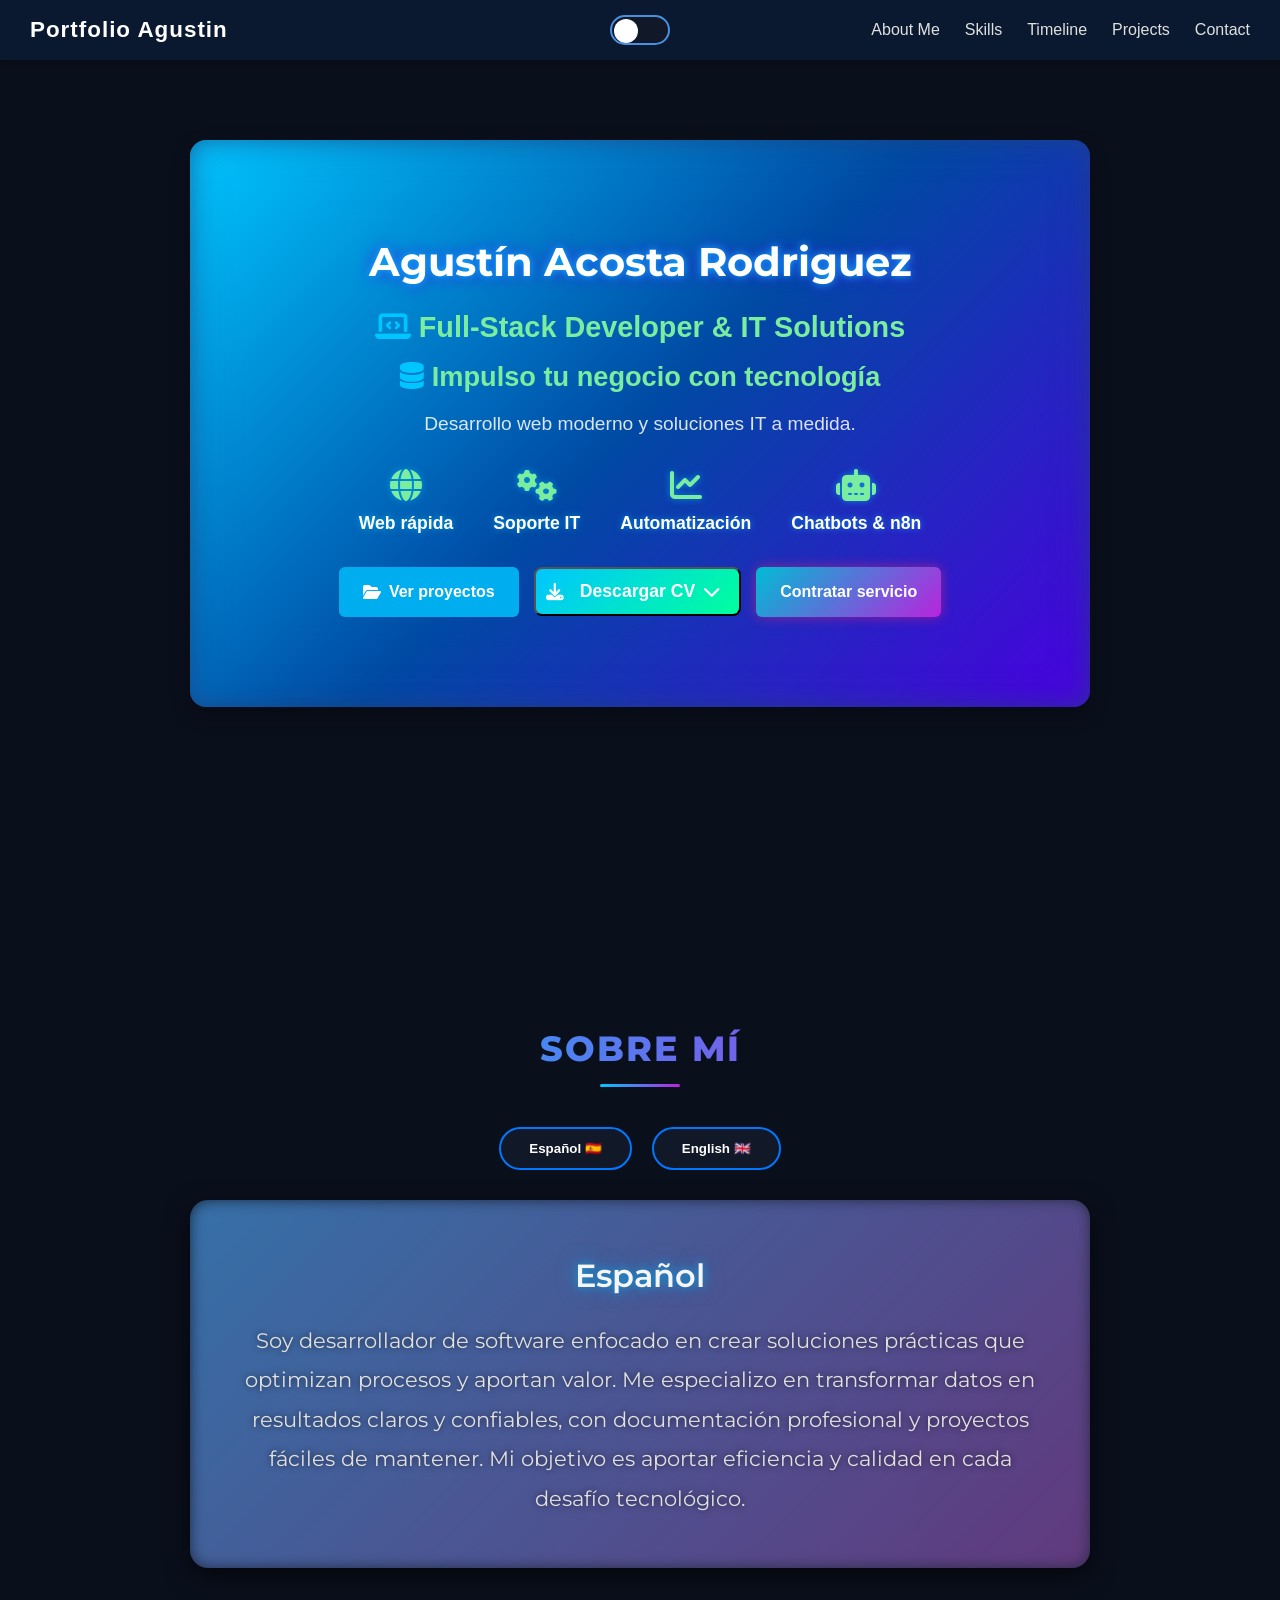
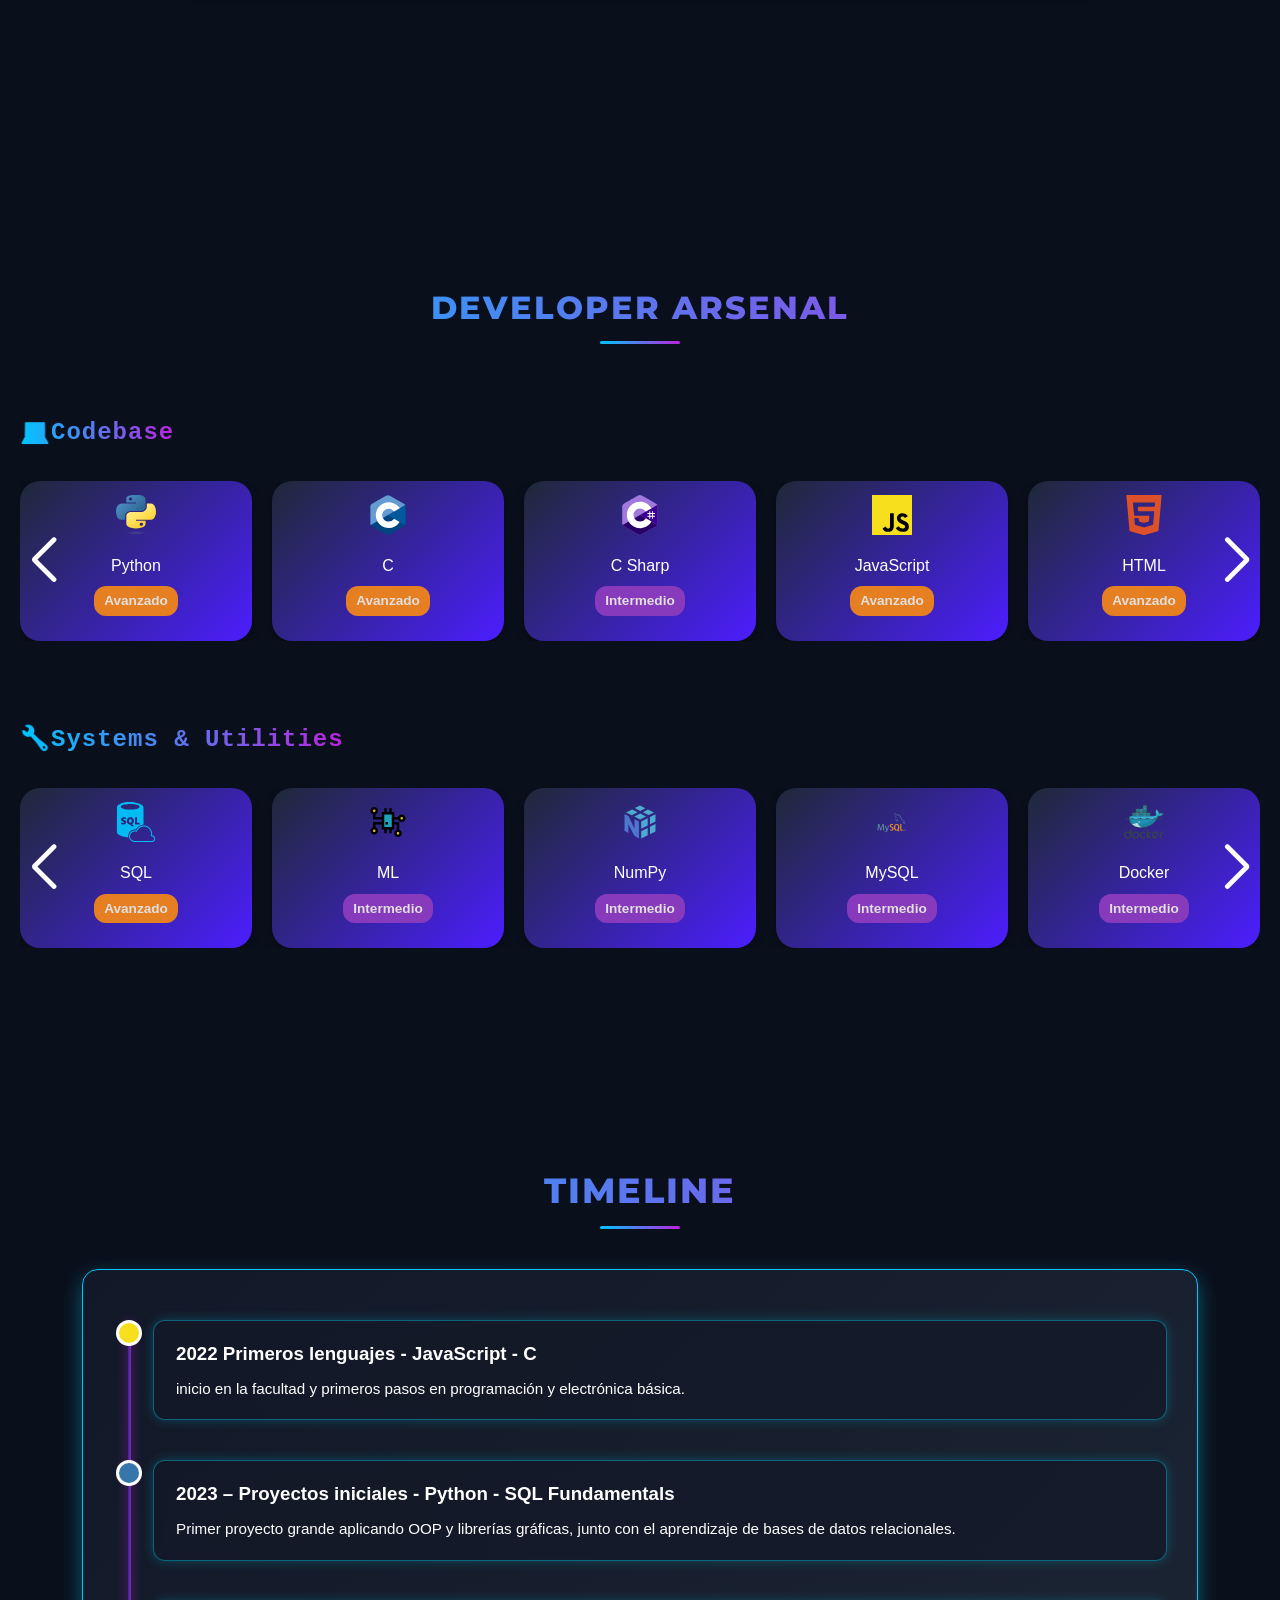
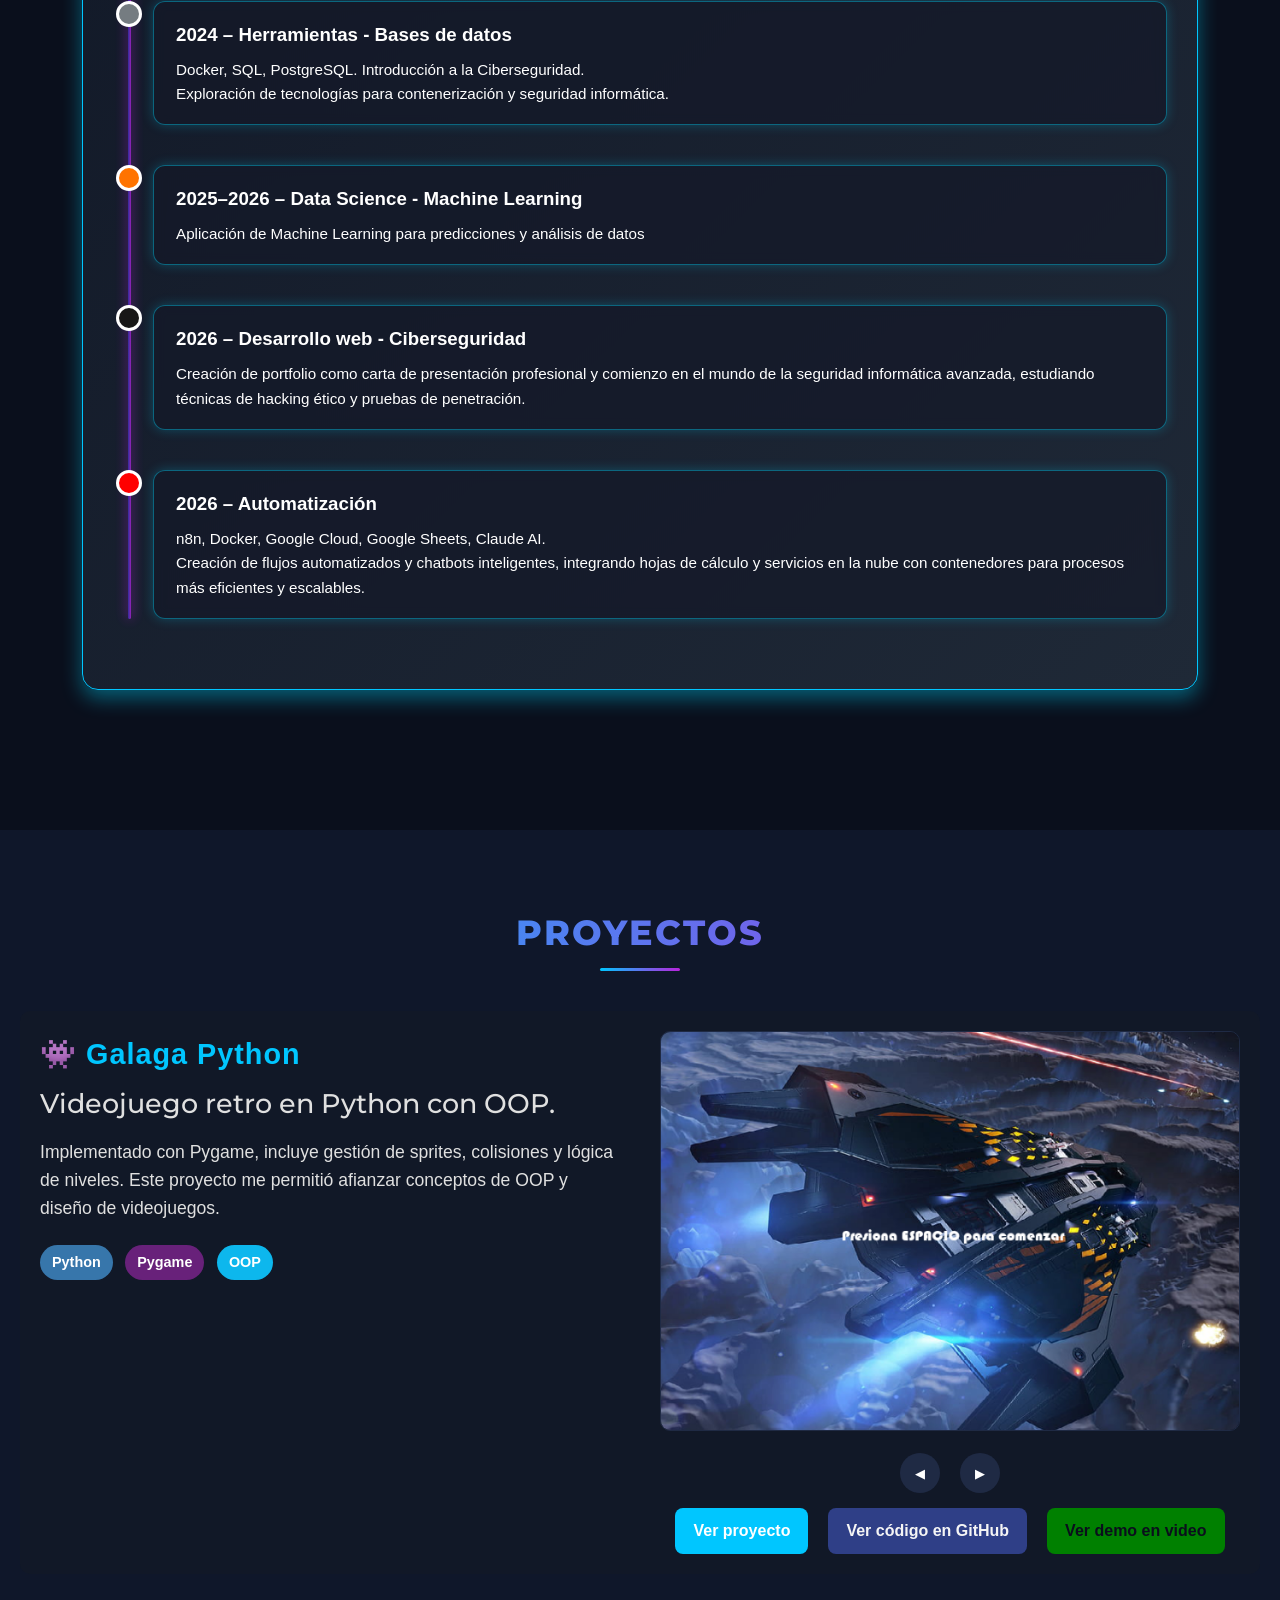
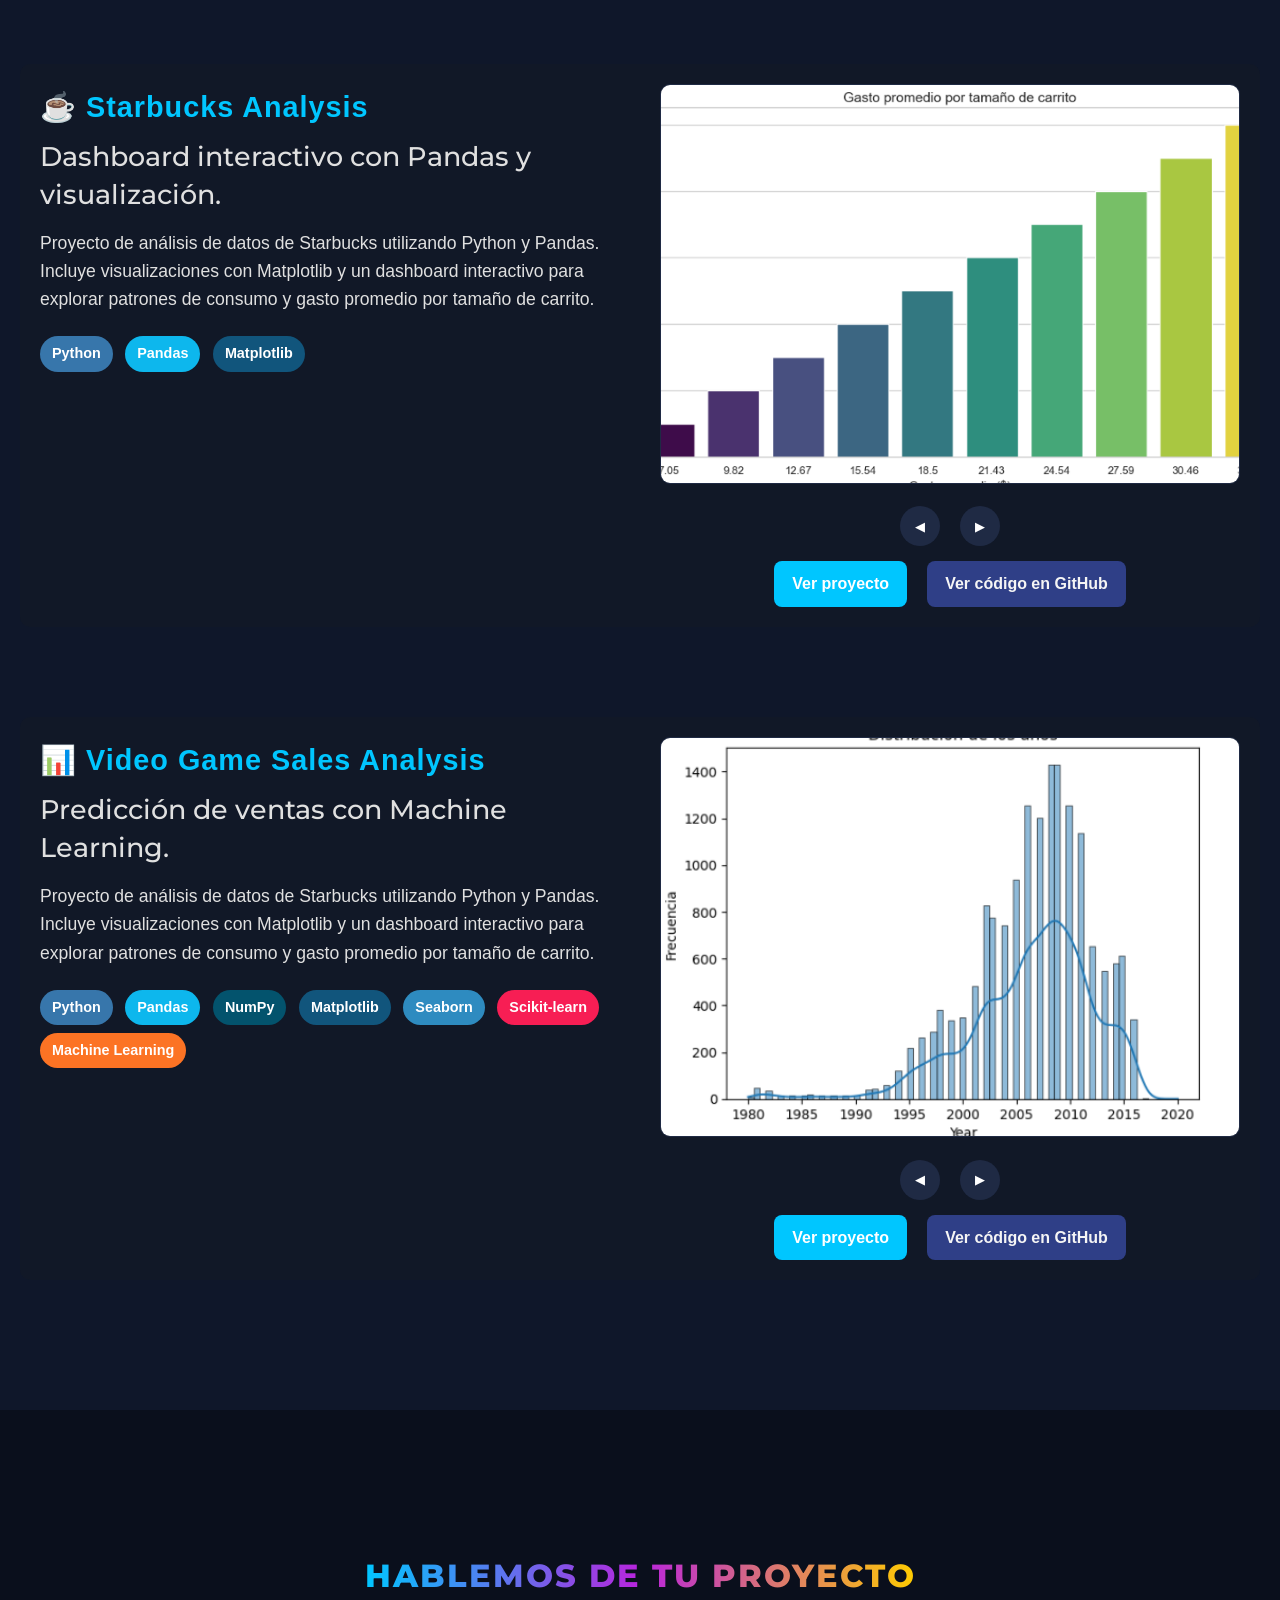
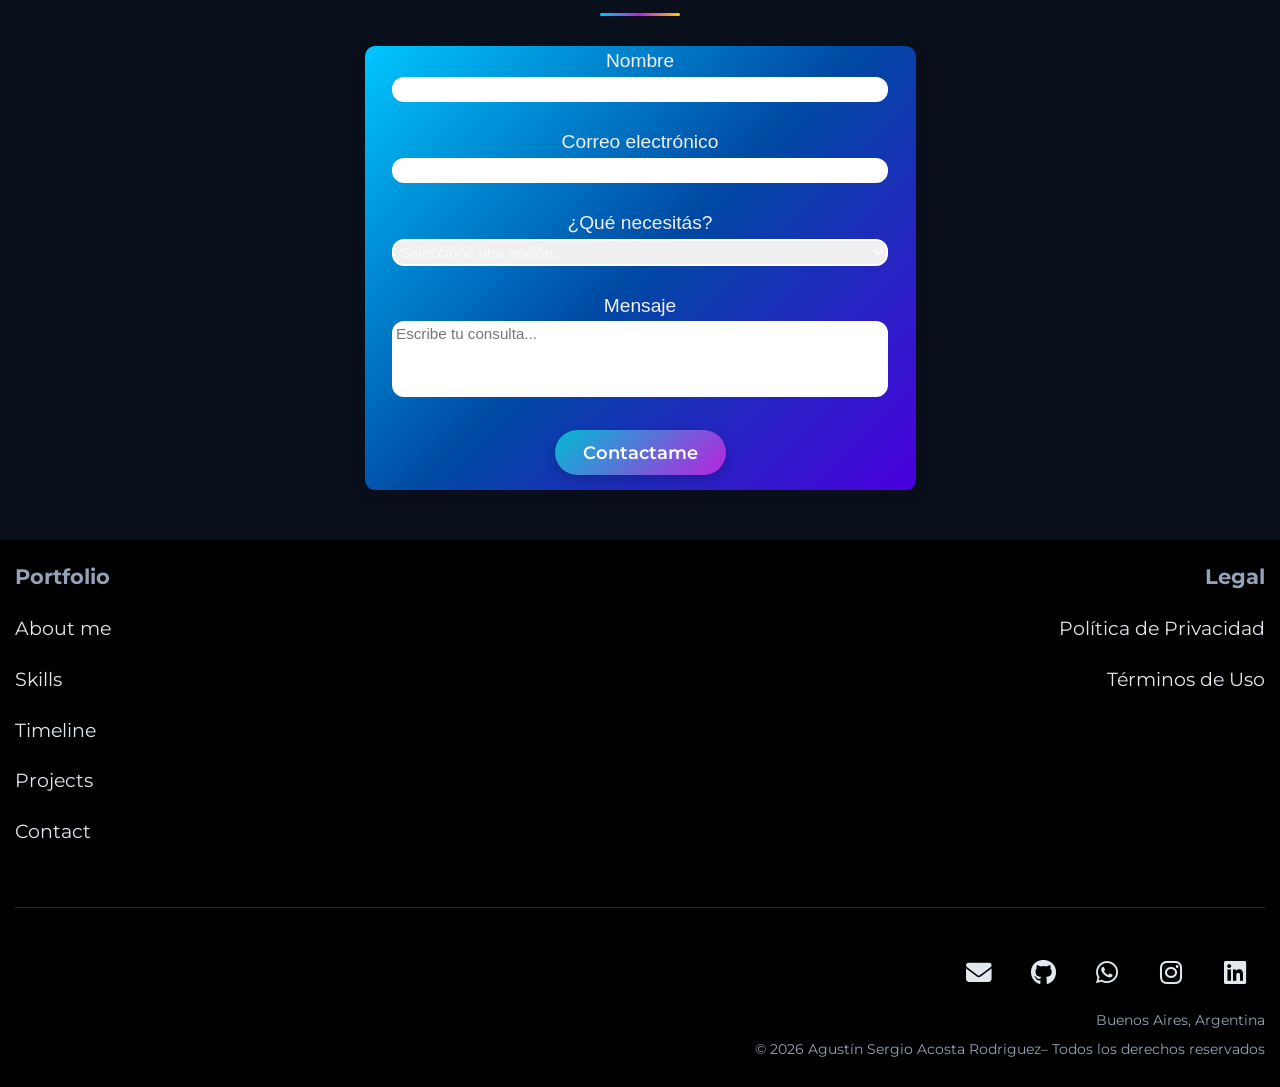
==== index.html @ 19d6804f "feat:toggle-switch update" ====
<!DOCTYPE html>
<html lang="es">

<head>
  <meta charset="UTF-8">
  <meta name="viewport" content="width=device-width, initial-scale=1.0">
  <title>Portfolio de Agustín Acosta</title>
  <meta name="description"
    content="Portfolio de Agustín Acosta - Data Analyst, Data Science y Web Development. Transformo datos en soluciones.">
  <link rel="icon" href="favicon.ico" type="image/x-icon">
  <!-- Open Graph (para compartir en redes) -->
  <meta property="og:title" content="Portfolio de Agustín Acosta">
  <meta property="og:description" content="Software Developer · Web Development · Automation · Data Science · Cybersecurity">
  <meta property="og:type" content="website">
  <meta property="og:image" content="images/preview.png">
  <meta property="og:url" content="https://my-portfolio-flame-zeta-81.vercel.app/">
  <!-- Google Fonts optimizado -->
  <link rel="preconnect" href="https://fonts.googleapis.com">
  <link rel="preconnect" href="https://fonts.gstatic.com" crossorigin>
  <link href="https://fonts.googleapis.com/css2?family=Montserrat:wght@400;700&display=swap" rel="stylesheet">
  <!-- CSS principal -->
  <link rel="stylesheet" href="css/style.css">
  <link rel="stylesheet" href="css/colors.css">
  <!-- Swiper CSS -->
  <link rel="stylesheet" href="https://cdn.jsdelivr.net/npm/swiper/swiper-bundle.min.css" />
  <link rel="stylesheet" href="https://cdnjs.cloudflare.com/ajax/libs/font-awesome/6.5.0/css/all.min.css">
  <!-- Color de tema para móviles -->
  <meta name="theme-color" content="#3498db">

</head>

<body>
  <nav class="top-nav">
    <div class="top-nav-inner">
      <a href="#top" class="brand">Portfolio Agustin</a>
      <div class="nav-links">
        <a href="#about">About Me</a>
        <a href="#skills">Skills</a>
        <a href="#timeline">Timeline</a>
        <a href="#projects">Projects</a>
        <a href="#contact">Contact</a>
      </div>
      <button id="theme-toggle" class="toggle-switch">
        <span class="toggle-circle"></span>
      </button>
      <span class="menu-toggle">&#9776;</span>
    </div>
  </nav>

  <!-- HEADER / HERO -->
  <header class="hero-box">
    <div class="hero-content">
      <h1 class="hero-name">Agustín Acosta Rodriguez</h1>
  
      <!-- Tagline principal -->
      <h2 class="tagline">
        <i class="fas fa-laptop-code"></i>Full‑Stack Developer & IT Solutions 
      </h2>
      <h3 class="tagline-en">
        <i class="fas fa-database"></i>Impulso tu negocio con tecnología
      </h3>
  
      <!-- Subtitulo con propuesta de valor -->
      <p class="subtitle">
        Desarrollo web moderno y soluciones IT a medida.
      </p>
  
      <!-- Fortalezas en bullets -->
      <div class="strengths">
        <div class="strength-item">
          <i class="fas fa-globe"></i>
          <span>Web rápida</span>
        </div>
        <div class="strength-item">
          <i class="fas fa-cogs"></i>
          <span>Soporte IT</span>
        </div>
        <div class="strength-item">
          <i class="fas fa-chart-line"></i>
          <span>Automatización</span>
        </div>
        <div class="strength-item">
          <i class="fas fa-robot"></i>
          <span>Chatbots & n8n</span>
        </div>
      </div>
  
      <!-- Botones -->
      <div class="hero-buttons">
        <a href="#projects" class="btn-primary">
          <i class="fas fa-folder-open"></i> Ver proyectos
        </a>
        <!-- Boton con menu -->
        <div class="btn-dropdown">
          <button id="cv-toggle" class="btn-tertiary">
            <i class="fas fa-download"></i> Descargar CV
            <i class="fas fa-chevron-down"></i>
          </button>
          <div id="cv-menu" class="dropdown-menu">
            <a href="assets/cv/CV_Agustin_Acosta_Español.pdf" download>CV Español</a>
            <a href="assets/cv/CV_Agustin_Acosta_English.pdf" download>Resume English</a>
          </div>
        </div>
        <a href="#contact" class="btn-secondary">
          Contratar servicio
        </a>
      </div>
    </div>
  </header>


  <!-- SOBRE MÍ -->
  <section id="about" class="section">
    <div class="container">
      <h2>Sobre mí</h2>
      <div class="lang-toggle">
        <button id="btn-es">Español 🇪🇸</button>
        <button id="btn-en">English 🇬🇧</button>
      </div>
      <div class="about-card lang-es active">
        <h3>Español</h3>
        <p>
          Soy desarrollador de software enfocado en crear soluciones prácticas que optimizan procesos y aportan valor. 
          Me especializo en transformar datos en resultados claros y confiables, con documentación profesional y proyectos fáciles de mantener. 
          Mi objetivo es aportar eficiencia y calidad en cada desafío tecnológico.
        </p>
      </div>
      <div class="about-card lang-en">
        <h3>English</h3>
        <p>
          I am a software developer focused on creating practical solutions that optimize processes and deliver value. 
          I specialize in transforming data into clear and reliable results, with professional documentation and projects that are easy to maintain. 
          My goal is to bring efficiency and quality to every technological challenge.
        </p>
      </div>
    </div>
  </section>

  
  <!-- HABILIDADES -->
  <section id="skills" class="section">
    <div class="container">
      <h2>Developer Arsenal</h2>
      <h3>💻Codebase</h3>
      <div class="swiper lenguajes-swiper">
        <div class="swiper-wrapper">
          <div class="swiper-slide skill-card python">
            <img src="images/logos/python-logo.svg" alt="Python logo" class="skill-icon">
            <p>Python</p>
            <span class="badge avanzado">Avanzado</span>
          </div>
          <div class="swiper-slide skill-card c">
            <img src="images/logos/c_logo.svg" alt="C logo" class="skill-icon">
            <p>C</p>
            <span class="badge avanzado">Avanzado</span>
          </div>
          <div class="swiper-slide skill-card csharp">
            <img src="images/logos/csharp_logo.svg" alt="C# logo" class="skill-icon">
            <p>C Sharp</p>
            <span class="badge intermedio">Intermedio</span>
          </div>
          <div class="swiper-slide skill-card javascript">
            <img src="images/logos/javascript_logo.svg" alt="JavaScript logo" class="skill-icon">
            <p>JavaScript</p>
            <span class="badge avanzado">Avanzado</span>
          </div>
          <div class="swiper-slide skill-card html">
            <img src="images/logos/html5_logo.svg" alt="HTML5 logo" class="skill-icon">
            <p>HTML</p>
            <span class="badge avanzado">Avanzado</span>
          </div>
          <div class="swiper-slide skill-card css">
            <img src="images/logos/css_logo.svg" alt="CSS logo" class="skill-icon">
            <p>CSS</p>
            <span class="badge avanzado">Avanzado</span>
          </div>
        </div>
        <!-- Flechas y paginación van aquí -->
        <div class="swiper-button-next lenguajes-next"></div>
        <div class="swiper-button-prev lenguajes-prev"></div>
        <div class="swiper-pagination lenguajes-pagination"></div>
      </div>
      
      <h3>🔧Systems & Utilities</h3>
        <div class="swiper herramientas-swiper">
          <div class="swiper-wrapper">
            <div class="swiper-slide skill-card sql">
              <img src="images/logos/sql_logo.svg" alt="SQL logo" class="skill-icon">
              <p>SQL</p>
              <span class="badge avanzado">Avanzado</span>
            </div>
            <div class="swiper-slide skill-card ml">
              <img src="images/logos/machine_learning_logo.svg" alt="Machine Learning logo" class="skill-icon">
              <p>ML</p>
              <span class="badge intermedio">Intermedio</span>
            </div>
            <div class="swiper-slide skill-card numpy">
              <img src="images/logos/numpy_logo.svg" alt="NumPy logo" class="skill-icon">
              <p>NumPy</p>
              <span class="badge intermedio">Intermedio</span>
            </div>
            <div class="swiper-slide skill-card mysql">
              <img src="images/logos/mysql_logo.svg" alt="MySQL logo" class="skill-icon">
              <p>MySQL</p>
              <span class="badge intermedio">Intermedio</span>
            </div>
            <div class="swiper-slide skill-card docker">
              <img src="images/logos/docker_logo.svg" alt="Docker logo" class="skill-icon">
              <p>Docker</p>
              <span class="badge intermedio">Intermedio</span>
            </div>
            <div class="swiper-slide skill-card git">
              <img src="images/logos/git_logo.svg" alt="Git logo" class="skill-icon">
              <p>Git</p>
              <span class="badge intermedio">Intermedio</span>
            </div>
            <div class="swiper-slide skill-card github">
              <img src="images/logos/github_logo.svg" alt="GitHub logo" class="skill-icon">
              <p>GitHub</p>
              <span class="badge avanzado">Avanzado</span>
            </div>
            <div class="swiper-slide skill-card linux">
              <img src="images/logos/linux_logo.svg" alt="Linux logo" class="skill-icon">
              <p>Hacking</p>
              <span class="badge avanzado">Avanzado</span>
            </div>
            <div class="swiper-slide skill-card postgresql">
              <img src="images/logos/postgresql_logo.svg" alt="PostgreSQL logo" class="skill-icon">
              <p>PostgreSQL</p>
              <span class="badge avanzado">Avanzado</span>
            </div>
          </div>
        <!-- Flechas y paginación -->
        <div class="swiper-button-next herramientas-next"></div>
        <div class="swiper-button-prev herramientas-prev"></div>
        <div class="swiper-pagination herramientas-pagination"></div>
      </div>
    </div>
  </section>

  <section id="timeline" class="section section-dark">
    <div class="container">
      <h2>Timeline</h2>
      <div class="timeline-card">
        <div class="timeline">
  
          <div class="timeline-item js">
            <div class="timeline-content">
              <h3>2022 Primeros lenguajes - JavaScript - C </h3>
              <p>inicio en la facultad y primeros pasos en programación y electrónica básica.</p>
            </div>
          </div>
  
          <div class="timeline-item python">
            <div class="timeline-content">
              <h3>2023 – Proyectos iniciales - Python - SQL Fundamentals</h3>
              <p>Primer proyecto grande aplicando OOP y librerías gráficas, junto con el aprendizaje de bases de datos relacionales.</p>
            </div>
          </div>
  
          <div class="timeline-item docker">
            <div class="timeline-content">
              <h3>2024 – Herramientas - Bases de datos</h3>
              <p>Docker, SQL, PostgreSQL. Introducción a la Ciberseguridad.</p>
              <p>Exploración de tecnologías para contenerización y seguridad informática.</p>
            </div>
          </div>
          
          <div class="timeline-item ml">
            <div class="timeline-content">
              <h3>2025–2026 – Data Science - Machine Learning</h3>
              <p>Aplicación de Machine Learning para predicciones y análisis de datos</p>
            </div>
          </div>

          <div class="timeline-item linux">
            <div class="timeline-content">
              <h3>2026 – Desarrollo web - Ciberseguridad</h3>
              <p>Creación de portfolio como carta de presentación profesional y 
                comienzo en el mundo de la seguridad informática avanzada, 
                estudiando técnicas de hacking ético y pruebas de penetración.</p>
            </div>
          </div>

          <div class="timeline-item n8n">
            <div class="timeline-content">
              <h3>2026 – Automatización</h3>
              <p>n8n, Docker, Google Cloud, Google Sheets, Claude AI.</p>
              <p>Creación de flujos automatizados y chatbots inteligentes, 
                integrando hojas de cálculo y servicios en la nube con contenedores para procesos más eficientes y escalables.
              </p>
            </div>
          </div>
  
        </div>
      </div>
    </div>
  </section>

  <!-- PROYECTOS -->
  <section id="projects" class="section section-light">
    <div class="container">
      <h2>Proyectos</h2>
   
      <div class="projects-grid">
  
        <div class="project-card alt">
          <!-- Columna izquierda: texto -->
          <div class="project-info">
            <h3 class="project-title">👾 Galaga Python</h3>
            <p class="project-tagline">Videojuego retro en Python con OOP.</p>
            <p class="project-description">
              Implementado con Pygame, incluye gestión de sprites, colisiones y lógica de niveles.
              Este proyecto me permitió afianzar conceptos de OOP y diseño de videojuegos.
            </p>
            <div class="tech-stack">
              <span class="badge python">Python</span>
              <span class="badge pygame">Pygame</span>
              <span class="badge oop">OOP</span>
            </div>
          </div>
        
          <!-- Columna derecha: imagen -->
          <div class="project-media">
            <img id="galaga-image" src="images/projects/galaga_screenshoot1.png" alt="Galaga Python Screenshot">
        
            <div class="carousel-controls">
              <button class="galaga-prev">◀</button>
              <button class="galaga-next">▶</button>
            </div>
          
            <div class="project-links">
              <a href="under-construction.html" class="btn btn-demo">Ver proyecto</a>
              <a href="https://github.com/AgustinRodr/galaga_python" class="btn btn-github">Ver código en GitHub</a>
              <a href="under-construction.html" class="btn btn-video">Ver demo en video</a>
            </div>
          </div>
        </div>

        <!-- Starbucks Analysis -->
        <div class="project-card alt">
          <div class="project-info">
            <h3 class="project-title">☕ Starbucks Analysis</h3>
            <p class="project-tagline">Dashboard interactivo con Pandas y visualización.</p>
            <p class="project-description">
              Proyecto de análisis de datos de Starbucks utilizando Python y Pandas.
              Incluye visualizaciones con Matplotlib y un dashboard interactivo para
              explorar patrones de consumo y gasto promedio por tamaño de carrito.
            </p>
        
            <div class="tech-stack">
              <span class="badge python">Python</span>
              <span class="badge pandas">Pandas</span>
              <span class="badge matplotlib">Matplotlib</span>
            </div>
          </div>
        
          <div class="project-media">
            <img id="starbucks-image" src="images/projects/starbucks_dashboard1.png" alt="Starbucks Analysis Dashboard">
              <!-- Flechitas centradas debajo -->
            <div class="carousel-controls">
              <button class="starbucks-prev">◀</button>
              <button class="starbucks-next">▶</button>
            </div>
            <!-- Botones centrados debajo -->
            <div class="project-links">
              <a href="under-construction.html" target="_blank" class="btn btn-demo">Ver proyecto</a>
              <a href="https://github.com/AgustinRodr/starbucks_analysis" target="_blank" class="btn btn-github">
              Ver código en GitHub
              </a>
            </div>
          </div>  
        </div>

        <!-- Video Game Sales Analysis -->
        <div class="project-card alt">
          <div class="project-info">
            <h3 class="project-title">📊 Video Game Sales Analysis</h3>
            <p class="project-tagline">Predicción de ventas con Machine Learning.</p>
            <p class="project-description">
              Proyecto de análisis de datos de Starbucks utilizando Python y Pandas.
              Incluye visualizaciones con Matplotlib y un dashboard interactivo para
              explorar patrones de consumo y gasto promedio por tamaño de carrito.   
            </p>
            <div class="tech-stack">
              <span class="badge python">Python</span>
              <span class="badge pandas">Pandas</span>
              <span class="badge numpy">NumPy</span>
              <span class="badge matplotlib">Matplotlib</span>
              <span class="badge seaborn">Seaborn</span>
              <span class="badge sklearn">Scikit-learn</span>
              <span class="badge ml">Machine Learning</span>
            </div>
          </div>
          
          <div class="project-media">
            <img id="videogames-image" src="images/projects/videogames_dashboard1.png" alt="Video Games Analysis Dashboard">
              <!-- Flechitas centradas debajo -->
            <div class="carousel-controls">
              <button class="videogames-prev">◀</button>
              <button class="videogames-next">▶</button>
            </div>
            <!-- Botones centrados debajo -->
            <div class="project-links">
              <a href="under-construction.html" target="_blank" class="btn btn-demo">Ver proyecto</a>
              <a href="https://github.com/AgustinRodr/video_games_sales_analisys" target="_blank" class="btn btn-github">
              Ver código en GitHub
              </a>
            </div>
        </div>

      </div>
    </div>
  </section>

  <!-- CONTACTO -->
  <section id="contact" class="section contact-section">
    <div class="container">
      <h2>Hablemos de tu proyecto</h2>
  
      <!-- Formulario de contacto -->
      <form id="contactForm" action="https://formspree.io/f/mojppvjl" method="POST" class="contact-form" novalidate>
        <div class="form-group">
          <label for="name">Nombre</label>
          <input type="text" id="name" name="name" required>
          <span class="error" id="error-name"></span>
        </div>
  
        <div class="form-group">
          <label for="email">Correo electrónico</label>
          <input type="email" id="email" name="email" required>
          <span class="error" id="error-email"></span>
        </div>
  
        <div class="form-group">
          <label for="service">¿Qué necesitás?</label>
          <select id="service" name="service" required>
            <option value="">Seleccioná una opción...</option>
        
            <optgroup label="🌐 Desarrollo Web">
              <option value="web">Web rápida</option>
              <option value="full-web">Sitio completo (responsive, modular)</option>
              <option value="maintenance">Mantenimiento</option>
            </optgroup>
        
            <optgroup label="⚙️ IT & Automatización">
              <option value="it">Soporte IT</option>
              <option value="automation">Automatización</option>
              <option value="chatbots">Chatbots</option>
            </optgroup>
        
            <optgroup label="📊 Data & Programación">
              <option value="sql">Bases de datos</option>
              <option value="datascience">Data Science / ML</option>
            </optgroup>
        
            <optgroup label="🎨 Diseño & UX">
              <option value="uiux">UI/UX refinamiento</option>
              <option value="forms">Formularios seguros</option>
            </optgroup>
          </select>
          <span class="error" id="error-service"></span>
        </div>
  
        <div class="form-group">
          <label for="message">Mensaje</label>
          <textarea id="message" name="message" rows="4" placeholder="Escribe tu consulta..." required></textarea>
          <span class="error" id="error-message"></span>
        </div>
  
        <button type="submit" class="btn-contact">Contactame</button>
      </form>
      <!-- hCaptcha (tema oscuro) -->
      <div class="h-captcha" 
         data-sitekey="b3a63b2a-cc2e-4e12-90ca-897899065dae" 
         data-size="invisible" 
         data-callback="onCaptchaSuccess">
      </div>
      <!-- Script de hCaptcha -->
      <script src="https://hcaptcha.com/1/api.js" async defer></script>
    </div>
  </section>
  
  <!-- Toast flotante -->
  <div id="toast" class="toast">✅ ¡Mensaje enviado!</div>

  <!-- Footer -->
  <footer class="footer">
    <div class="container footer-grid">
  
      <!-- Columna izquierda: Portfolio -->
      <div class="footer-col footer-left">
        <h4>Portfolio</h4>
        <ul>
          <li><a href="#about">About me</a></li>
          <li><a href="#skills">Skills</a></li>
          <li><a href="#timeline">Timeline</a></li>
          <li><a href="#projects">Projects</a></li>
          <li><a href="#contact">Contact</a></li>
        </ul>
      </div>

      <!-- Columna derecha: legal -->
      <div class="footer-col footer-right">
        <h4>Legal</h4>
        <ul>
          <li><a href="#privacidad">Política de Privacidad</a></li>
          <li><a href="#terminos">Términos de Uso</a></li>
        </ul>
      </div>
    </div>
  
    <!-- Bloque inferior: iconos + copyright -->
    <div class="footer-bottom">
      <div class="social-links">
        <a href="mailto:accosta.agustiin@gmail.com" target="_blank" aria-label="Gmail"><i class="fas fa-envelope"></i></a>
        <a href="https://github.com/AgustinRodr" target="_blank" aria-label="GitHub"><i class="fab fa-github"></i></a>
        <a href="https://wa.me/5491127394641?text=Hola%20Agustín,%20quiero%20consultarte%20sobre%20tu%20portfolio" 
          target="_blank" aria-label="WhatsApp"><i class="fab fa-whatsapp"></i>
        </a>
        <a href="https://instagram.com/tuusuario" target="_blank" aria-label="Instagram"><i
            class="fab fa-instagram"></i></a>
        <a href="https://linkedin.com/in/agustin-acosta-a4224a26b/" target="_blank" aria-label="LinkedIn"><i
            class="fab fa-linkedin"></i></a>
      </div>
       <p class="location"> Buenos Aires, Argentina</p>
       <p class="copyright">© 2026 Agustín Sergio Acosta Rodriguez– Todos los derechos reservados</p>
    </div>
  </footer>
  <!-- Swiper JS -->
  <script src="https://cdn.jsdelivr.net/npm/swiper/swiper-bundle.min.js"></script>
  <script src="js/script.js"></script>
</body>
</html>
---- css/style.css ----
/* ===== RESET ======= */
* {
  margin: 0;
  box-sizing: border-box;
}

/* ===== BASE ===== */
body {
  font-family: 'Roboto', sans-serif;
  background: var(--bg);
  color: var(--text);
  line-height: 1.6;
}

/* ====== TOP ======== */
.top-nav {
  /*background: linear-gradient(90deg, #0f2027, #203a43, #2c5364);*/
  background-color: var(--nav-bg);
  padding: 12px 30px;
  box-shadow: 0 2px 8px rgba(0,0,0,0.3);
  position: fixed;
  width: 100%;
  top: 0;
  z-index: 1000;
}

/* Contenedor interno */
.top-nav-inner {
  display: flex;
  justify-content: space-between;
  align-items: center;
}

.brand,
.nav-links a {
  font-family: 'Poppins', sans-serif;
}

.brand {
  font-weight: 600;
  font-size: 1.4em;
  color: var(--text);
  text-decoration: none;
  letter-spacing: 1px;
  transition: transform 0.3s ease;
}

.brand:hover {
  transform: scale(1.05);
}

/* Links en desktop */
.nav-links {
  display: flex;
  justify-content: flex-end;
  align-items: center;
}

.nav-links a {
  margin-left: 25px;
  font-size: 1em;
  text-decoration: none;
  color: var(--text-light);
  position: relative;
  transition: color 0.3s ease;
}

.nav-links a::after {
  content: '';
  position: absolute;
  width: 0%;
  height: 2px;
  bottom: -5px;
  left: 0;
  background-color: var(--accent);
  transition: width 0.3s ease;
}

.nav-links a:hover {
  color: var(--accent);
}

.nav-links a:hover::after {
  width: 100%;
}

.menu-toggle {
  display: none; 
  font-size: 1.8rem;
  cursor: pointer;
  color: var(--menu-toggle-color);
  transition: color 0.3s ease;
}

/* Hover */
.menu-toggle:hover {
  color: var(--accent);
}

/* Desktop */
.menu-toggle {
  display: none;
}

@media (max-width: 768px) {
  .nav-links {
    position: fixed;
    top: 70px;              
    right: -100%;        
    background-color: var(--nav-bg);
    flex-direction: column;
    align-items: flex-end;
    width: 50%;             
    height: auto;           
    padding: 0;
    transition: right 0.4s ease;
    z-index: 999;
    box-shadow: -2px 4px 8px rgba(0,0,0,0.3);
    border-radius: 0 0 0 8px;

  }

  .nav-links.active {
    right: 0;           
    text-align: left;
  }

  .nav-links a {
    display: block;
    width: 100%;
    padding: 12px 20px;
    font-size: 1.2em;
    color: var(--text);
    border-bottom: 1px solid rgba(255,255,255,0.1);
    text-align: left;
  }

  .nav-links a:last-child {
    border-bottom: none; 
  }

  .menu-toggle {
    display: block;
    cursor: pointer;
    color: var(--menu-toggle-color);
    font-size: 1.8em;
    z-index: 1000;
  }
}

/* ===== HERO / HEADER ===== */
.hero-box {
  border-radius: 16px;
  padding: 60px 40px;
  margin: 140px auto;
  max-width: 900px;  
  text-align: center;
  color: var(--text);
  background: var(--hero-bg);
  /* Glow interno */
  box-shadow: var(--hero-shadow);
  opacity: 0;
  transform: translateY(20px);
  animation: slideUp 1s ease forwards;
  animation-delay: 0.5s; /* medio segundo después */
}

@keyframes slideUp {
  to {
    opacity: 1;
    transform: translateY(0);
  }
}

.hero-name {
  font-family: 'Montserrat', sans-serif;
  font-size: 2.5rem;
  font-weight: 700; 
  color: var(--hero-name);
  text-shadow: var(--hero-text-shadow);
  margin-bottom: 10px;
}

.hero-box h1 {
  text-shadow: var(--hero-title-shadow);
}

.tagline {
  font-size: 1.8em;
  color: var(--tagline-color);
  margin-bottom: 5px;
}

.tagline i,
.tagline-en i {
  margin-right: 8px;
  color: var(--tagline-color-i); 
  font-size: 1em; 
  transition: color 0.3s ease, transform 0.3s ease;
}

.tagline-en {
  font-size: 1.7em;
  color: var(--tagline-color);
  margin-bottom: 5px;
  transition: color 0.3s ease;
}

/* Hover interactivo */
.tagline-en:hover i {
  color: var(--tagline-color-i); 
  transform: scale(1.1);
}

.tagline:hover i {
  color: var(--tagline-color-i); 
  transform: scale(1.1); 
}

.subtitle {
  font-size: 1.2rem;
  color: var(--subtitle-color); 
  text-align: center;
  font-weight: 400;
  margin-top: 10px;
}

.hero-content {
  backdrop-filter: blur(8px);
  border-radius: 122px;
  padding: 30px;
}

.hero-buttons {
  margin-top: 20px;
  display: flex;
  gap: 15px;
  justify-content: center;
}

.hero-buttons a {
  display: inline-flex;  
  align-items: center;
  justify-content: center;
  min-width: 180px;      
  padding: 12px 24px;
  border-radius: 6px;
  font-weight: 700;
  text-decoration: none;
  font-size: 1rem;
  transition: all 0.3s ease;
}

.hero-buttons i {
  margin-right: 8px;
}

.hero h1 {
  font-size: 4em;
  font-weight: 700;
  margin-bottom: 10px;
}

.btn-primary {
  background-color: var(--btn-primary-bg);
  color: var(--btn-primary-text);
}

.btn-primary:hover {
  background: var(--btn-primary-hover);
}

/* CTA principal */
.btn-secondary {
  background: var(--btn-secondary-bg); 
  color: var(--btn-secondary-text);
  padding: 14px 28px;       
  border-radius: 8px;
  text-decoration: none;
  font-weight: 800;
  font-size: 1.1rem;
  box-shadow: var(--btn-secondary-shadow); 
  transition: all 0.3s ease;
}

.btn-secondary:hover {
  background: var(--btn-secondary-hover); 
  transform: scale(1.05); 
  box-shadow: var(--btn-secondary-shadow-hover);
}

.btn-tertiary {
  background: var(--btn-tertiary-bg);
  color: var(--btn-secondary-text);
  border-radius: 8px;
  padding: 12px 10px;
  font-weight: 700;
  font-size: 1.1rem;
  text-decoration: none;
  display: inline-flex;
  align-items: center;
  gap: 8px;
  transition: background 0.3s ease;
}

.btn-dropdown {
  position: relative;
  display: inline-block;
}

.btn-dropdown .btn-tertiary {
  display: flex;
  align-items: center;
  justify-content: center;
  gap: 8px;
}

.dropdown-menu {
  display: none;
  position: absolute;
  top: 100%; 
  left: 0;
  width: 100%; 
  background: var(--dropdown-bg);
  border-radius: 8px;
  box-shadow: var(--dropdown-shadow);
  min-width: 180px;
  z-index: 10;
  overflow: hidden;
}

.dropdown-menu a {
  display: block;
  padding: 12px 16px;
  color: var(--dropdown-text);
  text-decoration: none;
  font-family: 'Inter', sans-serif;
  transition: background 0.3s ease;
}

.dropdown-menu a:hover {
  background: var(--dropdown-hover-bg);
}

.dropdown-menu.show {
  display: block;
}

.strengths {
  display: flex;
  justify-content: center;   
  align-items: flex-start;   
  gap: 40px;                 
  margin: 30px auto;
  max-width: 900px;          
  flex-wrap: wrap;           
}

.strength-item {
  flex: -1px;           
  display: flex;
  flex-direction: column;
  align-items: center;
  text-align: center;
  color: var(--text);
  font-size: 1.1rem;
  font-weight: 600;
  text-shadow: var(--strength-shadow);
  transition: transform 0.3s ease;
}

.strength-item i {
  font-size: 2rem;
  margin-bottom: 8px;
  color: var(--strength-icon);
}

.strength-item:hover {
  transform: translateY(-5px);
}

/*Ajustes para pantallas */
@media (max-width: 768px) {
  .hero-box {
    padding: 70px;
    margin: 30px auto;
  }

  .hero-name {
    font-size: 1.8rem;
  }

  .tagline, .tagline-en, .subtitle {
    font-size: 1rem;
  }

  .hero-buttons {
    flex-direction: column; 
    gap: 12px;
  }

  .hero-buttons a {
    width: 100%; 
    text-align: center;
  }

  .hero-buttons a,
  .btn-tertiary {
    width: 100%;
    padding: 10px 0;
    font-size: 0.9rem;
    border-radius: 4px;
    font-weight: 600;
  }

  .dropdown-menu a {
    font-size: 0.9rem;
    padding: 10px 14px;
  }

  .btn-primary, .btn-secondary, .btn-tertiary {
    border-radius: 4px;
    font-weight: 600;
  }
}


@media (max-width: 480px) {
  .hero-box {
    padding: 50px;
    margin: 90px auto 40px;
    max-width: 83%; 
    border-radius: 12px;
    box-shadow: 0 4px 10px rgba(0,0,0,0.25);
  }

  .hero-name {
    font-size: 1.5rem;
    line-height: 1.2;
  }

  .tagline, .tagline-en {
    font-size: 0.95rem;
    margin-bottom: 6px;
  }

  .subtitle {
    font-size: 0.8rem;
    margin-top: 6px;
  }

  .hero-buttons {
    flex-direction: column;
    gap: 10px;
    margin-top: 15px;
  }

  .hero-buttons a,
  .btn-tertiary {
    width: 100%;
    padding: 20px 10;
    font-size: 0.9rem;
    border-radius: 4px;
    font-weight: 600;
  }

  .dropdown-menu a {
    font-size: 0.9rem;
    padding: 10px 14px;
  }

  .btn-primary, .btn-secondary, .btn-tertiary {
    border-radius: 4px;
    font-weight: 600;
  }

  .hero-content {
    padding: 20px;
    border-radius: 20px;
  }
}

/* Tablets */
@media (max-width: 768px) {
  .strengths {
    flex-direction: row;     
    flex-wrap: wrap;         
    justify-content: center;
    gap: 20px;               
    max-width: 100%;
  }

  .strength-item {
    font-size: 1rem;         
    flex: 1 1 40%;           
    max-width: 200px;
  }

  .strength-item i {
    font-size: 1.6rem;       
    margin-bottom: 6px;
  }
}

/* Celulares */
@media (max-width: 480px) {
  .strengths {
    display: flex;
    flex-direction: row;     
    justify-content: start; 
    flex-wrap: nowrap;       
    gap: 10px;               
    overflow-x: auto;        
    -webkit-overflow-scrolling: touch;
  }

  .strength-item {
    flex: 0 0 auto;          
    text-align: center;
    box-sizing: border-box;
    padding: 10px;
    color: var(--strength-shadow);
  }

  .strength-item i {
    font-size: 1.6rem;
    margin-bottom: 6px;
    color: var(--strength-icon);
  }
}

.section {
  padding: 80px 20px;   
  margin: 0 auto;       
  max-width: 1500px;    
}

.section + .section {
  margin-top: 60px; 
}

.section h2 {
  font-size: 2rem;
  margin-bottom: 40px;
  text-align: center;
}

.section-content {
  display: flex;
  flex-wrap: wrap;
  gap: 20px;
}

.section-content {
  display: grid;
  grid-template-columns: repeat(auto-fit, minmax(300px, 1fr));
  gap: 20px;
}

.lang-toggle {
  display: flex;
  justify-content: center;
  gap: 20px;
  margin-bottom: 30px;
}

.lang-toggle button {
  padding: 12px 28px;
  border: 2px solid var(--lang-border);
  border-radius: 30px;
  cursor: pointer;
  font-weight: bold;
  background: var(--lang-bg);
  color: var(--lang-text);
  transition: all 0.3s ease;
}

.lang-toggle button:hover {
  background: var(--lang-hover-bg);
  box-shadow: var(--lang-hover-shadow);
}

@media (max-width: 480px) {
  .lang-toggle {
    flex-direction: column;   
    gap: 12px;                
    margin-bottom: 20px;
    align-items: center;
  }

  .lang-toggle button {
    width: 100%;              
    max-width: 250px;         
    padding: 10px 16px;       
    font-size: 0.9rem;        
    border-radius: 20px;      
  }
}

/* ===== ABOUT SECTION ===== */
#network {
  position: absolute;
  inset: 0; 
  width: 100%;
  height: 100%;
  z-index: 0;
}

#about {
  min-height: 100vh;
  display: flex;
  align-items: center;
  justify-content: center;
  text-align: center;
  background: var(--about-bg);
  font-family: 'Montserrat', sans-serif;
  color: var(--about-text);
}

#about .container {
  max-width: 900px;
  width: 100%;
}

#about h2 {
  font-family: 'Montserrat', sans-serif;
  font-weight: 800;
  text-transform: uppercase;
  font-size: 2.2rem;
  line-height: 1.3;
  text-align: center;
  margin-bottom: 40px;
  letter-spacing: 2px;
  background: var(--about-title-gradient);
  -webkit-background-clip: text;
  -webkit-text-fill-color: transparent; 
  position: relative;
}


#about h2::after {
  content: "";
  display: block;
  width: 80px;
  height: 3px;
  margin: 12px auto 0;
  border-radius: 2px;
  background: var(--about-title-line);
  animation: expand 2s ease-in-out infinite alternate;
}

@keyframes expand {
  from { width: 40px; opacity: 0.7; }
  to { width: 120px; opacity: 1; }
}



.about-card {
  position: relative;
  margin: 0 auto;
  max-width: 1091px;
  background: var(--about-card-bg);
  border-radius: 18px;
  padding: 50px;
  color: var(--about-text);
  box-shadow: var(--about-card-shadow);
  display: none;
  opacity: 0;
  transform: translateY(20px) scale(0.95);
  transition: opacity 0.6s ease, transform 0.6s ease;
  overflow: hidden;
}

.about-card.active {
  display: block;
  opacity: 1;
  transform: translateY(0) scale(1);
}

.about-card::before {
  content: "";
  position: absolute;
  inset: -2px;
  border-radius: 20px;
  background: var(--about-card-glow);
  z-index: -1;
  filter: blur(8px);
  opacity: 0.6;
  animation: softGlow 6s ease-in-out infinite alternate;
}

@keyframes softGlow {
  from { opacity: 0.4; }
  to { opacity: 0.8; }
}

.about-card h3 {
  margin-bottom: 20px;
  font-size: 2rem;
  font-weight: 600;
  color: var(--about-card-h3);
  text-shadow: var(--about-card-h3-shadow);
}

.about-card.lang-en h3 {
  color: var(--about-card-h3-en);
  text-shadow: var(--about-card-h3-en-shadow);
}

.about-card p {
  font-size: 1.3rem;
  line-height: 1.9;
  color: var(--about-card-p);
  text-shadow: var(--about-card-p-shadow);
}

/* ===== MEDIA QUERIES ===== */
@media (max-width: 768px) {
  #about .container {
    max-width: 95%;
    padding: 20px;
  }

  #about h2 {
    font-size: 1.8rem;
  }

  .about-card {
    padding: 25px;
  }

  .about-card h3 {
    font-size: 1.5rem;
  }

  .about-card p {
    font-size: 1rem;
    line-height: 1.6;
  }

  .lang-toggle {
    flex-direction: column;
    gap: 12px;
  }
}

@media (max-width: 480px) {
  #about h2 {
    font-size: 1.5rem;
  }

  .about-card {
    padding: 20px;
    border-radius: 12px;
  }

  .about-card h3 {
    font-size: 1.2rem;
  }

  .about-card p {
    font-size: 0.9rem;
    line-height: 1.4;
  }
}

/* ===== SOCIAL LINKS ===== */
.social-links {
  margin-top: 25px;
}

.social-links a {
  display: inline-block;
  margin: 5px;
  color: var(--primary);
  border: 1px solid var(--primary);
  padding: 8px 15px;
  border-radius: 6px;
  text-decoration: none;
  transition: background 0.3s ease, color 0.3s ease;
}

.social-links a:hover {
  background: var(--primary);
  color: var(--bg);
}

/* ===== SECCIONES ===== */
.section {
  padding: 80px 20px;
}

.section-light {
  background: var(--section-light);
}

/* ===== SKILLS ===== */
.skills-grid {
  display: grid;
  grid-template-columns: repeat(auto-fit, minmax(180px, 1fr));
  gap: 20px;


}

.skill-card {
  background: var(--skill-card-bg);
  padding: 14px;
  border-radius: 20px;
  text-align: center;
  min-height: 160px;   
  color: var(--skill-card-text);
  box-shadow: var(--skill-card-shadow);
}

.skill-card img {
  width: 40px;
  height: 40px;
  margin-bottom: 10px;
}
.skill-card h3 {
  font-size: 1rem;
  margin-bottom: 6px;
  color: var(--accent);
}
.skill-card span {
  font-size: 0.85rem;
  color: var(--text-light);
}

.skill-icon {
  width: 40px;
  height: auto;
  margin-bottom: 7px;
}

.skill-card:hover {
  transform: translateY(-5px);
  background: var(--skill-card-hover-bg);
}

.skill-card .icon {
  font-size: 2rem;
  display: block;
  margin-bottom: 10px;
}

#skills h3 {
  margin-top: 30px;
  margin-bottom: 20px;
  text-align: start;
  font-family: 'Roboto Mono', monospace; 
  font-weight: 700;
  font-size: 1.5rem;
  letter-spacing: 1px;
  background: var(--skills-subtitle-gradient);
  -webkit-background-clip: text;
  -webkit-text-fill-color: transparent; 
  position: relative;
  display: inline-block;
}


#skills h3::after {
  content: "";
  display: block;
  width: 0;
  height: 3px;
  background: var(--skills-subtitle-line);
  margin-top: 6px;
  border-radius: 2px;
  transition: width 0.6s ease;
}


#skills h3:hover::after {
  width: 100%;
}

#skills h2 {
  font-family: 'Montserrat', sans-serif; 
  font-weight: 800;
  text-transform: uppercase;
  font-size: 2rem;
  line-height: 1.3;
  text-align: center;
  margin-bottom: 40px;
  letter-spacing: 2px;
  background: var(--skills-title-gradient);
  -webkit-background-clip: text;
  -webkit-text-fill-color: transparent; 
  position: relative;
}


#skills h2::after {
  content: "";
  display: block;
  width: 80px;
  height: 3px;
  margin: 12px auto 0;
  border-radius: 2px;
  background: var(--skills-title-line);
  animation: expand 2s ease-in-out infinite alternate;
}

@keyframes expand {
  from { width: 40px; opacity: 0.7; }
  to { width: 120px; opacity: 1; }
}

/* Colores temáticos refinados */
.skill-card.python { background-color: var(--skill-python); }   
.skill-card.c { background-color: var(--skill-c); }        
.skill-card.csharp { background-color: var(--skill-csharp); }   
.skill-card.javascript { background-color: var(--skill-js); } 
.skill-card.html { background-color: var(--skill-html); }     
.skill-card.css { background-color: var(--skill-css); }      

/* Herramientas */
.skill-card.sql { background-color: var(--skill-sql); }      
.skill-card.ml { background-color: var(--skill-ml); }       
.skill-card.numpy { background-color: var(--skill-numpy); }   
.skill-card.mysql { background-color: var(--skill-mysql); }    
.skill-card.docker { background-color: var(--skill-docker); }  
.skill-card.git { background-color: var(--skill-git); }     
.skill-card.github { background-color: var(--skill-github); }  
.skill-card.linux { background-color: var(--skill-linux);  }
.skill-card.postgresql { background-color: var(--skill-postgresql); } 

/* Badges */
.badge {
  display: inline-block;
  margin-top: 8px;
  padding: 4px 10px;
  font-size: 12px;
  font-weight: bold;
  border-radius: 12px;
  background-color: var(--badge-bg);
  color: var(--badge-text);
}

/* ===== BADGES PARA SKILLS ===== */
.skill-card .badge.basico {
  background-color: var(--badge-basico);   
}
.skill-card .badge.intermedio {
  background-color: var(--badge-intermedio);   
}
.skill-card .badge.avanzado {
  background-color: var(--badge-avanzado);   
}


.swiper-pagination {
  display: none !important;
}

/* Flechas base: aseguran que se dibujen */
.swiper-button-next::after,
.swiper-button-prev::after {
  font-size: 28px;       
  font-weight: bold;       
}

.lenguajes-swiper {
  --swiper-navigation-color: var(--swiper-nav-color);
}

.herramientas-swiper {
  --swiper-navigation-color: var(--swiper-nav-color); 
}

.lenguajes-swiper {
  margin-bottom: 50px; 
  padding-bottom: 20px;
}

/* Ajustes responsive para Skills */
@media (max-width: 768px) {
  #skills h3 {
    margin-top: 20px;
    margin-bottom: 15px;
    text-align: start;
    
  }

  .skills-grid {
    grid-template-columns: 1fr;
    gap: 16px;
    margin-top: 15px;
  }

  .skill-card {
    padding: 12px;
    font-size: 0.9rem;
    border-radius: 16px;
  }

  .skill-icon {
    width: 32px;
    height: 32px;
    margin-bottom: 6px;
  }

  .skill-card .icon {
    font-size: 1.5rem;
    margin-bottom: 8px;
  }

  /* Flechas más abajo y centradas */
  .swiper-button-next,
  .swiper-button-prev {
    top: auto;
    bottom: 10px;
    transform: none;
    color: #fff; 
  }

  /* Opcional: achicar badges en móvil */
  .badge {
    font-size: 11px;
    padding: 3px 8px;
  }
}

/* Ajustes responsive para Skills en móviles */
@media (max-width: 480px) {
  .skills-grid {
    grid-template-columns: 1fr;   
    gap: 12px;                    
    margin-top: 10px;
  }

  .skill-card {
    padding: 10px;
    font-size: 0.85rem;
    border-radius: 14px;
    min-height: 140px;           
  }

  .skill-icon {
    width: 28px;
    height: 28px;
    margin-bottom: 6px;
  }

  .skill-card h3 {
    font-size: 0.9rem;
    margin-bottom: 4px;
  }

  .skill-card span.badge {
    font-size: 10px;
    padding: 2px 6px;           
    border-radius: 10px;
  }

  .swiper-button-next,
  .swiper-button-prev {
    display: none !important;  
  }

  .swiper-pagination {
    display: block !important;   
    position: relative !important; 
    bottom: 0 !important;         
    margin-top: 12px;            
    text-align: center;          
  }


  .swiper-pagination-bullet {
  background-color: var(--swiper-bullet-color) !important;
  opacity: var(--swiper-bullet-opacity) !important;
  }


  .swiper-pagination .swiper-pagination-bullet-active {
  background-color: var(--accent) !important; 
  opacity: 1 !important;
  }
}

/* ===== TIMELINE ===== */
.timeline {
  position: relative;
  margin: 20px 0;
  padding-left: 10px;
}

.timeline-card {
  background: linear-gradient(135deg, var(--card-bg-1), var(--card-bg-2));
  border-radius: 16px; 
  border: 1px solid var(--accent); 
  padding: 30px;
  max-width: 90%;
  margin: 0 auto;
  box-shadow: var(--timeline-card-shadow);
  transition: transform 0.3s ease, box-shadow 0.3s ease;
}

/* Efecto de borde animado tipo circuito */
.timeline-card::before {
  content: "";
  position: absolute;
  top: -2px;
  left: -2px;
  right: -2px;
  bottom: -2px;
  border-radius: 18px;
  background: var(--timeline-border-gradient);
  z-index: -1;
  opacity: 0;
  transition: opacity 0.4s ease;
  animation: borderFlow 6s linear infinite;
}

.timeline-card:hover {
  transform: translateY(-5px);
  box-shadow: var(--timeline-card-hover-shadow);
}

.timeline-card:hover::before {
  opacity: 1;
}

/* Animación del borde tipo flujo */
@keyframes borderFlow {
  0% { background-position: 0% 50%; }
  50% { background-position: 100% 50%; }
  100% { background-position: 0% 50%; }
}




#timeline h2 {
  font-family: 'Montserrat', sans-serif;
  font-weight: 800;
  text-transform: uppercase;
  font-size: 2.2rem;
  line-height: 1.3;
  text-align: center;
  margin-bottom: 40px;
  letter-spacing: 2px;
  background: var(--timeline-title-gradient);
  -webkit-background-clip: text;
  -webkit-text-fill-color: transparent; 
  position: relative;
}

/* Línea decorativa animada debajo */
#timeline h2::after {
  content: "";
  display: block;
  width: 80px;
  height: 3px;
  margin: 12px auto 0;
  border-radius: 2px;
  background: var(--timeline-title-line);
  animation: expand 2s ease-in-out infinite alternate;
}

@keyframes expand {
  from { width: 40px; opacity: 0.7; }
  to { width: 120px; opacity: 1; }
}

.timeline::before {
  content: "";
  position: absolute;
  left: 15px; 
  top: 0;
  bottom: 0;
  width: 3px;
  background: var(--timeline-line-gradient);
  border-radius: 2px;
  opacity: 0.8;
  box-shadow: var(--timeline-line-shadow);
}



.timeline-item {
  position: relative;
  margin-bottom: 40px;

}

.timeline-item::before {
  content: "";
  position: absolute;
  left: -7px;
  top: 0;
  width: 20px;
  height: 20px;
  border-radius: 50%;
  border: 3px solid var(--timeline-bullet-border);
  z-index: 1;
}

.timeline-item.js::before {
  background-color: var(--timeline-bullet-js);
}

.timeline-item.python::before {
  background: var(--timeline-bullet-python); 
}

.timeline-item.docker::before {
  background: var(--timeline-bullet-docker); 
}

.timeline-item.ml::before {
  background: var(--timeline-bullet-ml); 
}

.timeline-item.n8n::before {
  background: var(--timeline-bullet-n8n); 
}

.timeline-item.linux::before {
  background: var(--timeline-bullet-linux); 
}

.timeline-content {
  background: var(--timeline-content-bg); 
  backdrop-filter: blur(6px); 
  padding: 18px 22px;
  border-radius: 12px;
  margin-left: 30px;
  border: 1px solid var(--timeline-content-border); 
  box-shadow: var(--timeline-content-shadow); 
  transition: transform 0.3s ease, box-shadow 0.3s ease;
}

.timeline-content:hover {
  transform: translateY(-4px);
  box-shadow: var(--timeline-content-hover-shadow); 
}


.timeline-content h3 {
  color: var(--timeline-content-h3);
  margin-bottom: 8px;
}

.timeline-content p {
  color: var(--timeline-content-p);
  font-size: 0.95rem;
}

/* Ajustes para pantallas medianas */
@media (max-width: 768px) {
  .timeline-card {
    max-width: 100%;
    padding: 20px;
  }

  .timeline::before {
    left: 10px; 
    width: 2px; 
  }

  .timeline-item::before {
    left: -5px; 
    width: 16px;
    height: 16px;
  }

  .timeline-content {
    margin-left: 20px; 
    font-size: 0.9rem;
    padding: 14px 18px;
  }

  #timeline h2 {
    font-size: 1.8rem;
  }
}

@media (max-width: 480px) {
  .timeline {
    padding-left: 20px; 
  }

  .timeline::before {
    left: 10px; 
    opacity: 0.5; 
  }

  .timeline-item::before {
    left: -17px;
    width: 12px;
    height: 12px;
    border: 2px solid var(--timeline-bullet-border-responsive);
  }

  .timeline-content {
    margin-left: 0; 
    padding: 10px 14px;
    font-size: 0.85rem;
    box-shadow: var(--timeline-content-shadow-responsive); 
    border: 1px solid var(--timeline-content-border-responsive); 
  }

  .timeline-content h3 {
    font-size: 1rem;
  }

  .timeline-content p {
    font-size: 0.8rem;
    line-height: 1.3; 
  }
}
/* ===== PROYECTOS ===== */
.projects-grid {
  display: flex;
  flex-direction: column; 
  gap: 40px;              
}

.project-card {
  display: flex;
  flex-direction: column;
  justify-content: flex-start;
  padding: 20px;
  background: var(--card-bg-1);
  border-radius: 10px;
  transition: transform 0.3s ease, box-shadow 0.3s ease;
}
.project-card:hover {
  border-color: var(--blue);
  box-shadow: var(--project-card-hover-shadow);
}

.project-card.alt {
  display: grid;
  grid-template-columns: 1fr 1fr;
  gap: 40px;
  align-items: start;
  margin-bottom: 50px;
}
.project-card.alt.reverse {
  flex-direction: row-reverse;
}

@media (max-width: 768px) {
  .project-card.alt,
  .project-card.alt.reverse {
    flex-direction: column;
    text-align: center;
  }
  .project-media img {
    max-width: 80%;
    margin: 0 auto;
  }
}

@media (max-width: 768px) {
  .project-card.alt {
    grid-template-columns: 1fr; 
    text-align: center;
  }

  .project-media {
    max-width: 100%;
    margin-bottom: 20px;
  }
}

@media (max-width: 768px) {
  .project-card {
    text-align: center;
  }

  .project-media {
    max-width: 100%;
    margin-bottom: 20px;
  }
}

@media (max-width: 480px) {
  .project-media img,
  .project-media video {
    aspect-ratio: 4 / 3; 
  }
}

/* ===== TITULOS ===== */
#projects h2 {
  font-family: 'Montserrat', sans-serif;
  font-weight: 800;
  text-transform: uppercase;
  font-size: 2.2rem;
  line-height: 1.3;
  text-align: center;
  margin-bottom: 40px;
  letter-spacing: 2px;
  background: var(--projects-title-gradient);
  -webkit-background-clip: text;
  -webkit-text-fill-color: transparent; 
  position: relative;
}

/* Línea decorativa animada debajo */
#projects h2::after {
  content: "";
  display: block;
  width: 80px;
  height: 3px;
  margin: 12px auto 0;
  border-radius: 2px;
  background: var(--projects-title-line);
  animation: expand 2s ease-in-out infinite alternate;
}

@keyframes expand {
  from { width: 40px; opacity: 0.7; }
  to { width: 120px; opacity: 1; }
}

.project-title {
  font-family: 'Poppins', 'Segoe UI', sans-serif;
  font-size: 1.8rem;
  font-weight: 700;
  color: var(--project-title-color);
  letter-spacing: 1px;
  margin-bottom: 8px;
}
.project-tagline {
  font-family: 'Montserrat', sans-serif;
  font-size: 1.7rem;
  font-weight: 500;
  color: var(--text-light);
  margin-bottom: 15px;
  line-height: 1.4;
}
.project-description {
  font-family: 'Poppins', 'Segoe UI', sans-serif;
  font-size: 1.1rem;
  line-height: 1.6;
  margin-bottom: 25px;
  color: var(--text-light);
  font-weight: 300;
}
.project-card p {
  color: var(--text-light);
  margin-bottom: 15px;
}

/*Tablets */
@media (max-width: 768px) {
  .project-title {
    font-size: 1.4rem;
  }

  .project-tagline {
    font-size: 1.2rem;
    line-height: 1.3;
  }

  .project-description {
    font-size: 1rem;
    line-height: 1.4;
  }

  .project-card {
    flex-direction: column;  
    align-items: center;
    text-align: center;
  }

  .project-media {
    max-width: 100%;
    margin-bottom: 20px;
  }
}

/*Celulares chicos */
@media (max-width: 480px) {
  .project-title {
    font-size: 1.3rem;     
    line-height: 1.3;
    margin-bottom: 6px;
    text-align: start;    
  }

  .project-tagline {
    font-size: 1rem;       
    font-weight: 500;
    color: var(--accent);  
    margin-bottom: 8px;
    text-align: start;
  }

  .project-description {
    font-size: 0.9rem;     
    line-height: 1.4;
    margin-bottom: 12px;
    text-align: start;
    color: var(--text-light);
  }

  .project-card {
    padding: 15px;
  }

  .project-media img,
  .project-media video {
    aspect-ratio: 4 / 3;  
    width: 100%;
    height: auto;
  }
}


/* ===== MEDIA ===== */
.project-media {
  position: relative;
  width: 100%;
  max-width: 700px;   
  margin: 0 auto;
}
.project-media img,
.project-media video {
  width: 100%;
  aspect-ratio: 16 / 9;  
  height: auto;
  object-fit: cover;      
  border-radius: 10px;
  border: 1px solid var(--project-media-border);
  box-shadow: var(--project-media-shadow);
}

.project-media video {
  max-height: 250px;
  object-fit: cover;
}
.project-info {
  text-align: left;
}

/* ===== BADGES ===== */
.tech-stack .badge {
  color: var(--badge-text);
  padding: 6px 12px;
  border-radius: 25px;
  margin-right: 8px;
  font-size: 0.9rem;
  transition: transform 0.3s ease, filter 0.3s ease;
}

.tech-stack .badge.python { background-color: var(--badge-python); }     
.tech-stack .badge.pandas { background-color: var(--badge-pandas); }       
.tech-stack .badge.pygame { background-color: var(--badge-pygame); }    
.tech-stack .badge.oop { background-color: var(--badge-oop); }         
.tech-stack .badge.numpy { background-color: var(--badge-numpy); }       
.tech-stack .badge.matplotlib { background-color: var(--badge-matplotlib); }   
.tech-stack .badge.seaborn { background-color: var(--badge-seaborn); }      
.tech-stack .badge.sklearn { background-color: var(--badge-sklearn); }     
.tech-stack .badge.ml { background-color: var(--badge-ml); }           


.tech-stack .badge:hover {
  transform: scale(1.05);
  filter: brightness(1.1);
}



/* ===== BOTONES ===== */
.project-links,
.project-actions {
  display: flex;
  justify-content: center;
  gap: 20px;
  margin-top: 25px;
}
.btn {
  padding: 10px 18px;
  border-radius: 8px;
  font-weight: 600;
  text-decoration: none;
  transition: background 0.3s ease, transform 0.2s ease;
}
.btn-demo {
  background: var(--accent);
  color: var(--text);
}
.btn-demo:hover {
  background: var(--primary);
  transform: scale(1.05);
}
.btn-github {
  background: var(--github-bg);
  color: var(--text-main);
}
.btn-github:hover {
  background: var(--btn-github-hover);
  transform: scale(1.05);
}
.btn-video {
  background: var(--btn-video);
  color: var(--bg-dark);
}
.btn-video:hover {
  background: var(--btn-video-hover); 
  transform: scale(1.05);
}


/* ===== CARRUSEL ===== */
.carousel-controls {
  display: flex;
  justify-content: center;
  gap: 20px;
  margin-top: 10px;
}
.carousel-controls button {
  background: var(--carousel-btn-bg);
  color: var(--carousel-btn-text);
  border: none;
  border-radius: 50%;
  width: 40px;
  height: 40px;
  cursor: pointer;
  transition: background 0.3s;
}
.carousel-controls button:hover {
  background: var(--primary);
}

/*Ajustes para tablets */
@media (max-width: 768px) {
  .tech-stack {
    display: flex;
    flex-wrap: wrap;       
    justify-content: center;
    gap: 10px;
  }

  .tech-stack .badge {
    font-size: 0.85rem;    
    padding: 5px 10px;
    margin: 4px;
  }

  .project-links,
  .project-actions {
    flex-wrap: wrap;       
    gap: 12px;
  }

  .btn {
    flex: 1 1 45%;         
    text-align: center;
  }
}

/* Ajustes para celulares chicos */
@media (max-width: 480px) {
  .tech-stack {
    flex-wrap: wrap;
    justify-content: center;
    gap: 6px;
  }

  .tech-stack .badge {
    font-size: 0.85rem;   
    padding: 4px 8px;     
    border-radius: 18px;  
    margin: 2px;
  }

  .project-links,
  .project-actions {
    flex-direction: row;   
    flex-wrap: wrap;        
    justify-content: center;
    gap: 8px;

  }

  .project-links .btn {
    font-size: 0.75rem;       
    padding: 10px 12px;       
    width: 100%;              
    max-width: 220px;         
    text-align: center;
  }
}

/* ===== IMAGEN PRINCIPAL ===== */
#project-image {
  width: 100%;
  max-width: 700px;
  height: 300px;
  object-fit: cover;
  border-radius: 10px;
  border: 1px solid var(--project-media-border);
  box-shadow: var(--project-media-shadow);
}

.project-media img {
  max-width: 700px;     
  height: 400px;        
  object-fit: cover;    
  border-radius: 10px;
  border: 1px solid var(--project-media-border);
  box-shadow: 0 0 15px var(--project-media-shadow);
  margin: 0 auto;      
}

.project-links,
.carousel-controls {
  display: flex;
  justify-content: center;  
  gap: 20px;
  margin-top: 15px;
}

.carousel-controls button {
  background: var(--carousel-btn-bg);
  color: var(--carousel-btn-text);
  border: none;
  border-radius: 50%;
  width: 40px;
  height: 40px;
  cursor: pointer;
  transition: background 0.3s;
}

/* Hover en desktop */
.carousel-controls button:hover {
  background: var(--primary);
}

/* Evitar que queden marcadas en movil */
.carousel-controls button:focus,
.carousel-controls button:active {
  outline: none;        
  background: var(--carousel-btn-bg-focus);  
  box-shadow: var(--carousel-btn-shadow-focus); 
}


/*Tablets y pantallas medianas */
@media (max-width: 768px) {
  #projects h2 {
    font-size: 1.8rem;
    margin-bottom: 20px;
  }

  .project-title {
    font-size: 1.5rem;
  }

  .project-tagline {
    font-size: 1.3rem;
  }

  .project-description {
    font-size: 1rem;
    line-height: 1.5;
  }

  .project-media img,
  .project-media video {
    max-width: 100%;    
    height: auto;       
  }

  #project-image {
    max-width: 100%;
    height: auto;
  }

  .project-info {
    text-align: center;
  }
}

@media (max-width: 480px) {
  .carousel-controls {
    flex-direction: row;    
    justify-content: center;
    gap: 12px;
  }

  .carousel-controls button {
    width: 50px;          
    height: 50px;
    font-size: 0.9rem;    
  }

  /*Evitar highlight en móviles */
  .carousel-controls button {
    -webkit-tap-highlight-color: transparent; 
  }

  .carousel-controls button:focus,
  .carousel-controls button:active,
  .carousel-controls button:focus-visible {
    outline: none;       
    background: var(--carousel-btn-bg-focus);  
    box-shadow: var(--carousel-btn-shadow-focus);    
  }
}

/* ===== CONTACTO ===== */

#contact {
  text-align: center;
  position: relative;
}

#contact a {
  color: var(--contact-link);
  text-decoration: none;
  font-weight: bold;
}

#contact a:hover {
  text-decoration: underline;
}

/* Form de contacto */
.contact-section {
  padding: 50px 50px; 
  display: flex;
  justify-content: center;
  background: var(--contact-bg);
}

.contact-section h2 {
  font-family: 'Montserrat', sans-serif;
  font-size: 2rem;
  font-weight: 800;
  text-transform: uppercase;
  text-align: center;
  margin: 30px 0;
  letter-spacing: 2px;
  background: var(--contact-title-gradient);
  -webkit-background-clip: text;
  -webkit-text-fill-color: transparent;
  position: relative;
  animation: glowText 3s ease-in-out infinite alternate;
}

/* Línea decorativa animada debajo */
.contact-section h2::after {
  content: "";
  display: block;
  width: 80px;
  height: 3px;
  margin: 12px auto 0;
  border-radius: 2px;
  background: var(--contact-title-gradient);
  animation: expand 2s ease-in-out infinite alternate;
}

 
.contact-section h2::before {
  content: attr(data-shadow);  
  position: absolute;
  top: 0;
  left: 50%;
  transform: translateX(-50%) translateY(8px);
  font-size: 2rem;
  font-weight: 800;
  text-transform: uppercase;
  background: var(--contact-title-gradient);
  -webkit-background-clip: text;
  -webkit-text-fill-color: transparent;
  opacity: 0.2;
  filter: blur(6px);
  pointer-events: none;
}

/* Animaciones */
@keyframes expand {
  from { width: 40px; opacity: 0.7; }
  to { width: 120px; opacity: 1; }
}

@keyframes glowText {
  from { text-shadow: var(--glow-text-from) }
  to { text-shadow: var(--glow-text-to); }
}

/* Form */
.contact-form {
  max-width: 800px;  
  width: 100%;
  background: var(--contact-form-bg);
  border-radius: 10px;
  box-shadow: var(--contact-form-shadow);
}


.contact-form h2 {
  font-family: 'Poppins', sans-serif;
  font-weight: 600;
  color: var(--contact-form-title);
  margin-bottom: 20px;
  text-align: center;
}

.form-group {
  margin-bottom: 20px;
}

.contact-form label {
  font-family: 'Inter', sans-serif;
  font-size: 1.2rem;
  font-weight: 500;
  color: var(--contact-label-color);
}

.contact-form input,
.contact-form select,
.contact-form textarea {
  resize: none;
  width: 90%;
  padding: 2px;
  border: 2px solid var(--contact-input-border);
  border-radius: 12px;
  font-family: 'Inter', sans-serif; /* 👈 uniforme */
  font-size: 0.95rem;
  font-weight: 400;
  margin-bottom: 5px;
  transition: border-color 0.3s ease;
  color: var(--contact-input-bg);
}

.contact-form input::placeholder,
.contact-form textarea::placeholder {
  font-size: 0.95rem;
  font-weight: 300;
}

.contact-form input:focus,
.contact-form select:focus,
.contact-form textarea:focus {
  border-color: var(--contact-input-border-focus);
  outline: none;
}

.btn-contact {
  display: inline-block;
  padding: 12px 28px;
  font-family: 'Montserrat', sans-serif;
  font-size: 1.1rem;
  font-weight: 600;
  color: var(--btn-contact-text);
  background: var(--btn-contact-bg);
  border: none;
  border-radius: 30px;  
  cursor: pointer;
  transition: all 0.3s ease;
  box-shadow: var(--btn-contact-shadow);
  margin-bottom: 15px;
}

.btn-contact:hover {
  background: var(--btn-contact-bg-hover);  
  transform: translateY(-2px);  
  box-shadow: var(--btn-contact-shadow-hover);
}

.btn-contact:active {
  transform: translateY(0); 
  box-shadow: var(--btn-contact-shadow-active);
}


/* Errores */
.error {
  color: var(--error-text);
  font-size: 1rem;         
  font-weight: 600;        
  margin-top: 5px;          
  margin-bottom: 10px;
  display: block;
  text-shadow: var(--error-shadow);  
}

/* Responsive para pantallas medianas */
@media (max-width: 768px) {
  .contact-section {
    padding: 30px 20px;  
  }

  .contact-form {
    max-width: 600px;   
    margin: 0 auto;      
  }

  .contact-form input,
  .contact-form select,
  .contact-form textarea {
    width: 100%;        
    max-width: 90%;    
    margin-bottom: 10px; 
    box-sizing: border-box;  
  }

  .contact-form h2 {
    font-size: 1.8rem;  
  }

  .contact-form label {
    font-size: 1rem;
  }

  .btn-contact {
    width: 50%;         
    font-size: 1rem;
    padding: 12px;
    margin-top: 10px;
  }
}
/* Responsive para pantallas mas chicas */
@media (max-width: 480px) {
  .contact-section {
    padding: 20px 15px;
  }

  .contact-form input,
  .contact-form select,
  .contact-form textarea {
    width: 90%;        
    max-width: 100%;   
  }


  .contact-form {
    max-width: 100%; 
  }

  .contact-form h2 {
    font-size: 0.5srem; 
  }

  .contact-form label {
    font-size: 1rem;
  }

  .btn-contact {
    width: 50%; 
    font-size: 1rem;
    padding: 10px;
  }
}


/* Toast */
.toast {
  visibility: hidden;
  min-width: 250px;
  max-width: 90%; 
  background: var(--toast-bg);
  color: var(--toast-text);
  text-align: center;
  border-radius: 4px;
  padding: 12px;
  position: fixed;
  top: 20px;
  right: 20px;
  z-index: 1000;
  opacity: 0;
  transition: opacity 0.5s ease, visibility 0.5s ease;
}
.toast.show {
  visibility: visible;
  opacity: 1;
}

/*Celulares muy chicos */
@media (max-width: 480px) {
  .toast {
    left: 50%;
    right: auto;
    transform: translateX(-50%); 
    font-size: 0.9rem;
    padding: 10px;
  }
}

/*Tablets medianas */
@media (max-width: 768px) {
  .toast {
    right: 10px;  
    font-size: 1rem;
    padding: 12px;
  }
}


/* ===== FOOTER ===== */
.footer {
  background: var(--footer-bg);  
  color: var(--footer-text);
  padding: 20px 15px;
  font-family: 'Montserrat', sans-serif;
}

.footer-grid {
  display: grid;
  grid-template-columns: 1fr 1fr;  
  gap: 20px;

}

.footer-col h4 {
  margin-bottom: 10px;
  font-size: 1.3rem;
  color: var(--footer-heading);
}

.footer-col ul {
  list-style: none;
  padding: 0;
  margin: 0;
}

.footer-col ul li {
  margin: 20px 0;
}

.footer-col a {
  color: var(--footer-link);
  text-decoration: none;
  transition: color 0.3s ease;
  font-size: 1.2rem;
}

.footer-col a:hover {
  color: var(--footer-link-hover);
}

.footer-center ul {
  list-style: none;
  text-align: center;
  padding: 0;
  margin: 0;
}

.footer-center ul li {
  margin: 10px 0;
  font-size: 1.1rem;
}

.footer-center a {
  color: var(--footer-center-link);
  text-decoration: none;
  transition: color 0.3s ease;
}

.footer-center a:hover {
  color: var(--footer-center-link-hover);
}


.footer p {
  margin: 6px 0;
  font-size: 1.2rem;   

}

.footer-left { text-align: left; }
.footer-center { text-align: center; }
.footer-right { text-align: right; }

.footer-bottom {
  margin-top: 40px;
  padding-top: 15px;
  text-align: right; 
  align-items: center;
  font-size: 0.9rem;
  color: var(--footer-bottom-text);
  border-top: 1px solid var(--footer-bottom-border); 
  
}


.footer-bottom .location {
  text-align: right;
  margin: 10;           
  font-size: 0.9rem;
  color: var(--footer-text);
}

.footer-bottom .copyright {
  margin: 10;           
  font-size: 0.9rem;
  color: var(--footer-text);
}

.social-links {
  margin-top: 20px;
  gap: 15px;
}

.social-links a {
  display: inline-flex;
  align-items: center;
  justify-content: center;
  width: 50px;
  height: 50px;
  border: 2px solid var(--social-border); 
  border-radius: 8px;         
  color: var(--social-icon);
  font-size: 1.6rem;
  transition: all 0.3s ease;
}

.social-links a:hover {
  border-color: var(--social-border-hover);
  color: var(--social-icon-hover);        
  transform: scale(1.1);
}

/* Tablets */
@media (max-width: 768px) {
  .footer-grid {
    display: grid;
    grid-template-columns: 1fr 1fr; 
    gap: 30px;
    text-align: center;
  }

  .footer-left,
  .footer-center,
  .footer-right {
    text-align: center;  
  }

  .social-links {
    justify-content: center;
    margin-top: 15px;
  }

  .social-links a {
    width: 40px;
    height: 40px;
    font-size: 1.3rem;
    -webkit-tap-highlight-color: transparent;
    outline: none;
  }

  

  .social-links a:focus,
  .social-links a:active,
  .social-links a:visited {
    outline: none;
    background: none;
    color: var(--social-icon);    
    border-color: var(--social-border-focus);
  }

  .footer-bottom {
    text-align: center;  
    font-size: 0.85rem;
    margin-top: 15px;
  }

  .footer-bottom .location {
    text-align: center;
    margin: 10px 0;
    font-size: 0.85rem;
  }

  .footer-bottom .copyright {
    margin-top: 10px;
    font-size: 0.75rem;
  }

  .footer-col h4 {
    font-size: 1.2rem;
  }

  .footer-col a {
    font-size: 1rem;
  }
}

/* Móviles */
@media (max-width: 480px) {
  .footer-grid {
    display: flex;           
    flex-direction: column; 
    gap: 30px;
    text-align: center;
  }

  .footer-left   { order: 1; } 
  .footer-right  { order: 2; }  
  .footer-center { order: 3; }  

  .social-links {
    justify-content: center;  
    margin-top: 15px;
  }

  .social-links a {
    width: 40px;    
    height: 40px;
    font-size: 1.2rem;
  }

  .social-links a {
    -webkit-tap-highlight-color: transparent;  
    -webkit-focus-ring-color: transparent;     
    outline: none;
    width: 35px;
    height: 35px;
    font-size: 1.1rem;
  }

  .social-links a:focus,
  .social-links a:active,
  .social-links a:visited {
    outline: none;
    background: none;
    color: var(--social-icon);    
    border-color: var(--social-border); 
  }

  .footer-bottom {
    text-align: center; 
    font-size: 0.8rem;
  }

  .footer-col h4 {
    font-size: 1.1rem;
  }

  .footer-col a {
    font-size: 1rem;
  }

  .footer-bottom .location {
    text-align: center;
    margin: 10px 0;
  }

  .footer-bottom .copyright {
    margin-top: 10px; 
    font-size: 0.75rem;
  }

}

.toggle-switch {
  position: absolute;
  left: 50%;
  transform: translateX(-50%);
  width: var(--toggle-width);
  height: var(--toggle-height);
  background: var(--toggle-bg);
  border-radius: var(--toggle-height);
  cursor: pointer;
  border: 2px solid var(--toggle-border);
  transition: background 0.3s ease, box-shadow 0.3s ease;
}

.toggle-circle {
  width: var(--circle-size);
  height: var(--circle-size);
  background: var(--toggle-circle-bg);
  border-radius: 50%;
  position: absolute;
  top: var(--circle-offset);
  left: var(--circle-offset);
  transition: transform 0.3s ease;
}

.toggle-switch.active .toggle-circle {
  transform: translateX(calc(var(--toggle-width) - var(--circle-size) - (var(--circle-offset) * 2)));
}

/* Responsive: solo redefinís variables */
@media (max-width: 768px) {
  :root {
    --toggle-width: 50px;
    --toggle-height: 26px;
    --circle-size: 20px;
    --circle-offset: 3px;
  }
}

@media (max-width: 480px) {
  :root {
    --toggle-width: 40px;
    --toggle-height: 22px;
    --circle-size: 16px;
    --circle-offset: 3px;
  }

  .toggle-switch {
    position: relative;   
    left: auto;
    transform: none;
    margin-left: auto;    
    margin-right: 1rem;   
    display: block;
    width: var(--toggle-width);
    height: var(--toggle-height);
  }

}
---- css/colors.css ----
:root {
  --primary: #4da3ff;
  --bg: #0a0f1c;
  --text: #ffffff;
  --nav-bg: #0A192F;
  --text-light: #e0e0e0;
  --accent: #00c6ff;
  
  --btn-video : green;
  --blue: #3498db;
  --bg-dark: #0a0f1c;
  --text-main: #f5f5f5;
  --blue: #0077ff;
  --section-light: #0f172a;
  --video-hover: #2ecc71;
  --text-muted: #cbd5e1;
  --menu-toggle-color: #ffffff; 
  --hero-name: white;
  --hero-bg: linear-gradient(135deg, #00c6ff, #0049a3, #4a00e0);
  --hero-shadow: inset 0 0 20px rgba(30, 60, 114, 0.5),
                 inset 0 0 40px rgba(42, 82, 152, 0.3),
                 0 8px 20px rgba(0,0,0,0.3);
  --hero-text-shadow: 0px 0px 8px rgb(0, 174, 255);
  --hero-title-shadow: 0 0 8px #00c6ff, 0 0 16px #4a00e0;
  /*====TAGLINE======*/
  --tagline-color: #7bed9f;
  --tagline-color-i: #00c6ff;
  --subtitle-color: rgba(255,255,255,0.85);
  --strength-shadow: 0 0 6px rgba(0,198,255,0.6);
  --accent-hover: #00c6ff; 
  --btn-primary-bg: #00aeef;
  --btn-primary-text: #fff;
  --btn-primary-hover: linear-gradient(135deg, #00c6ff, #0072ff);

  --btn-secondary-bg: linear-gradient(135deg, #00bcd4, #b924dd);
  --btn-secondary-text: #fff;
  --btn-secondary-shadow: 0 0 12px rgba(221, 36, 118, 0.6);
  --btn-secondary-hover: linear-gradient(135deg, #00bcd4, #b924dd);
  --btn-secondary-shadow-hover: 0 0 18px rgba(221, 36, 118, 0.8);

  --btn-tertiary-bg: linear-gradient(135deg, #00c6ff, #00ff9d);
  --btn-tertiary-text: #fff;
  --dropdown-bg: linear-gradient(135deg, #00c6ff, #0049a3, #4a00e0);
  --dropdown-shadow: 0 6px 16px rgba(0,0,0,0.25);
  --dropdown-text: #fff;
  --dropdown-hover-bg: rgba(255,255,255,0.1);
  --strength-icon: #7bed9f;
  --hero-responsive-shadow: 0 4px 10px rgba(0,0,0,0.25);
  --lang-border: #0077ff;
  --lang-bg: #111827;
  --lang-text: #fff;
  --lang-hover-bg: #0077ff;
  --lang-hover-shadow: 0 0 12px rgba(0,119,255,0.7);
  /* ===== ABOUT ===== */
  --about-bg: #0a0f1c;
  --about-text: #f5f5f5;
  --about-title-gradient: linear-gradient(90deg, #00c6ff, #b924dd);
  --about-title-line: linear-gradient(90deg, #00c6ff, #b924dd);
  /* ===== ABOUT CARD ===== */
  --about-card-bg: linear-gradient(135deg, #111827, #1f2937);
  --about-card-text: #fff;
  --about-card-shadow: 0 8px 25px rgba(0,0,0,0.6);
  --about-card-glow: linear-gradient(135deg, #4facfe, #8e44ad);
  /* ===== ABOUT CARD HEADINGS ===== */
  --about-card-h3: #f5f5f5;
  --about-card-h3-shadow: 0 0 8px rgba(0,174,239,0.7),
                          0 0 20px rgba(0,174,239,0.5);

  --about-card-h3-en: #2ecc71;
  --about-card-h3-en-shadow: 0 0 15px rgba(46,204,113,0.8);

  --about-card-p: #e0e0e0;
  --about-card-p-shadow: 0 0 6px rgba(0,0,0,0.6);
  /* ===== SKILLS ===== */
  --skill-card-bg: linear-gradient(135deg, #1f2937, #4b1eff);
  --skill-card-text: #fff;
  --skill-card-shadow: 0 4px 10px rgba(0,0,0,0.3);
  --skill-card-hover-bg: #0077ff;
  /* ===== SKILLS TITLE ===== */
  --skills-title-gradient: linear-gradient(90deg, #00c6ff, #b924dd);
  --skills-title-line: linear-gradient(90deg, #00c6ff, #b924dd);
  /* ===== SKILLS SUBTITLE ===== */
  --skills-subtitle-gradient: linear-gradient(90deg, #00c6ff, #b924dd);
  --skills-subtitle-line: linear-gradient(90deg, #00c6ff, #b924dd);
   /* ===== SKILLS COLORS ===== */
  --skill-python: #3776AB;      /* Python azul oficial */
  --skill-c: #283593;           /* C azul */
  --skill-csharp: #68217A;      /* C#  */
  --skill-js: #F7DF1E;          /* JS */
  --skill-html: #c42a00;        /* HTML  */
  --skill-css: #2965F1;         /* CSS azul */

  --skill-sql: #336791;         /* SQL/PostgreSQL azul */
  --skill-ml: #FF6F00;          /* ML naranja */
  --skill-numpy: #013243;       /* NumPy azul oscuro */
  --skill-mysql: #4479A1;       /* MySQL azul */
  --skill-docker: #0db7ed;      /* Docker celeste */
  --skill-git: #F1502F;         /* Git naranja */
  --skill-github: #24292e;      /* GitHub gris oscuro */
  --skill-linux: #fcc624;       /* Linux amarillo */
  --skill-postgresql: #336791;  /* PostgreSQL azul */
  /* ===== BADGES ===== */
  --badge-bg: rgba(255,255,255,0.2);
  --badge-text: #fff;
  --badge-basico: #3498db;     
  --badge-intermedio: #873abb; 
  --badge-avanzado: #e67e22;   
  /* ===== SWIPER ===== */
  --swiper-nav-color: #ffffff;
  --swiper-button-color: #fff; 
  /* ===== SWIPER BULLETS ===== */
  --swiper-bullet-color: #ffffff; 
  --swiper-bullet-opacity: 0.6;
  /* ===== TIMELINE ===== */
  --timeline-card-shadow: 0 8px 20px rgba(0, 217, 255, 0.4);
  /* ===== TIMELINE BORDER & HOVER ===== */
  --timeline-border-gradient: linear-gradient(90deg, #00c6ff, #b924dd, #00ff9d);
  --timeline-card-hover-shadow: 0 0 25px rgba(0, 217, 255, 0.6);
  /* ===== TIMELINE TITLE ===== */
  --timeline-title-gradient: linear-gradient(90deg, #00c6ff, #b924dd);
  --timeline-title-line: linear-gradient(90deg, #00c6ff, #b924dd);
  /* ===== TIMELINE LINE ===== */
  --timeline-line-gradient: linear-gradient(90deg, #3532b6, #b924dd);
  --timeline-line-shadow: 0 0 12px #b924dd;
  /* ===== TIMELINE BULLET ===== */
  --timeline-bullet-border: #fff; 
  /* ===== TIMELINE BULLETS ===== */
  --timeline-bullet-js: #F7DF1E;     
  --timeline-bullet-python: #3776AB; 
  --timeline-bullet-docker: #757c81; 
  --timeline-bullet-ml: #ff7300;     
  --timeline-bullet-n8n: #ff0000;    
  --timeline-bullet-linux: #181717;  
  /* ===== TIMELINE CONTENT ===== */
  --timeline-content-bg: rgba(20, 25, 40, 0.7);
  --timeline-content-border: rgba(0, 217, 255, 0.4);
  --timeline-content-shadow: 0 0 12px rgba(0, 217, 255, 0.25);
  --timeline-content-hover-shadow: 0 0 18px rgba(0, 217, 255, 0.5);

  --timeline-content-h3: #ffffff;
  --timeline-content-p: #ffffff;
  /* ===== TIMELINE BULLET RESPONSIVE ===== */
  --timeline-bullet-border-responsive: #fff; 
  /* ===== TIMELINE CONTENT RESPONSIVE ===== */
  --timeline-content-shadow-responsive: none;
  --timeline-content-border-responsive: rgba(0, 217, 255, 0.2);
  /* ===== PROJECT CARD ===== */
  --card-bg-1: #111827;
  --card-bg-2: #1f2937;
  --project-card-hover-shadow: 0 0 15px rgba(0, 119, 255, 0.5);
  /* ===== PROJECTS TITLE ===== */
  --projects-title-gradient: linear-gradient(90deg, #00c6ff, #b924dd);
  --projects-title-line: linear-gradient(90deg, #00c6ff, #b924dd);
  --project-title-color: #00c6ff;
  /* ===== PROJECT MEDIA ===== */
  --project-media-border: #1f2a44;
  --project-media-shadow: 0 0 15px rgba(0,0,0,0.4);
  /* ===== BADGES TECH STACK ===== */
  --badge-text: #fff;
  --badge-python: #3776AB;
  --badge-pandas: #0db7ed;
  --badge-pygame: #68217A;
  --badge-oop: #0db7ed;
  --badge-numpy: #03536d;
  --badge-matplotlib: #11557c;
  --badge-seaborn: #2E8BC0;
  --badge-sklearn: #f71e54;
  --badge-ml: #fc7324;
  /* ===== PROJECT BUTTONS ===== */
  --github-bg: #2f3f87;
  --btn-github-hover: #283779;   
  --btn-video-hover: #2ecc71;    
  /* ===== CAROUSEL BUTTONS ===== */
  --carousel-btn-bg: #1f2a44; 
  --carousel-btn-text: #fff;  
  /* ===== CAROUSEL BUTTONS FOCUS/ACTIVE DARK ===== */
  --carousel-btn-bg-focus: #1f2a44; 
  --carousel-btn-shadow-focus: none; 
  /* ===== CONTACT LINKS DARK ===== */
  --contact-link: #4da3ff; 
  /* ===== CONTACT SECTION DARK ===== */
  --contact-bg: rgba(0, 0, 0, 0);
  /* ===== CONTACT TITLE DARK ===== */
  --contact-title-gradient: linear-gradient(
    90deg,
    #00c6ff,  
    #b924dd,   
    #ffcc00    
  );
  /* ===== GLOW TEXT DARK ===== */
  --glow-text-from: 0 0 8px rgba(0,198,255,0.6); 
  --glow-text-to: 
    0 0 20px rgba(185,36,221,0.8),
    0 0 40px rgba(255,204,0,0.6);
  /* ===== CONTACT FORM DARK ===== */
  --contact-form-bg: linear-gradient(135deg,#00c6ff,  #0049a3,  #4a00e0   );
  --contact-form-shadow: 0 4px 12px rgba(0,0,0,0.1);
  --contact-form-title: #f3f4f6; 
  --contact-label-color: #f0f0f0;       
  --contact-input-border: #ffffff;      
  --contact-input-text: #111827;        
  --contact-input-bg: #f9fafb;          
  /* ===== CONTACT FORM FOCUS DARK ===== */
  --contact-input-border-focus: #0049a3;
  /* ===== BTN CONTACT DARK ===== */
  --btn-contact-text: #fff;
  --btn-contact-bg: linear-gradient(135deg, #00bcd4, #b924dd);
  --btn-contact-shadow: 0 4px 12px rgba(0,0,0,0.2);

  --btn-contact-bg-hover: linear-gradient(135deg, #8e2de2, #2979ff);
  --btn-contact-shadow-hover: 0 6px 16px rgba(0,0,0,0.25);

  --btn-contact-shadow-active: 0 3px 8px rgba(0,0,0,0.2);
  /* ===== ERROR DARK ===== */
  --error-text: #ff0000e1; 
  --error-shadow: 0 0 4px rgb(7, 7, 7);
  /* ===== TOAST DARK ===== */
  --toast-bg: #4CAF50; 
  --toast-text: #fff;  
  /* ===== FOOTER DARK ===== */
  --footer-bg: rgb(0, 0, 0);   
  --footer-text: #94a3b8;
  /* ===== FOOTER LINKS DARK ===== */
  --footer-link: #e2e8f0;       
  --footer-link-hover: #0ea5e9;
  /* ===== FOOTER BOTTOM DARK ===== */
  --footer-bottom-text: #cbd5e1;   
  --footer-bottom-border: #1e293b;
  /* ===== SOCIAL LINKS DARK ===== */
  --social-border: #000000;        
  --social-icon: #e2e8f0;          
  --social-border-hover: #0ea5e9;  
  --social-icon-hover: #000000;
  --social-border-focus: transparent;
  /* Interruptor */
  --toggle-width: 60px;
  --toggle-height: 30px;
  --circle-size: 24px;
  --circle-offset: 2px;

  --toggle-bg: #111827;         
  --toggle-border: #4a90e2;      
  --toggle-bg-active: #4a90e2;   
  --toggle-circle-bg: #ffffff;   



}

.light-mode {
  --primary: #bdbdbd;
  --bg: #f9f9f9;          
  --text: #ffffff;        
  --nav-bg: #ffffff;      
  --text-light: #333333;   
  --accent: #dadada;      
  --green: #2ecc71;       
  --blue: #0077ff;
  --bg-dark: #ffffff;
  --menu-toggle-color: #1f2937; 
  --card-bg-1: #ffffff;   
  --card-bg-2: #eaeaea;
  --section-light: #f5f5f5;
  --github-bg: #333333;   
  --video-hover: #27ae60;
  --text-muted: #666666;  
  --hero-bg: linear-gradient(135deg, #ffffff, #f3f4f6);

  --hero-name: ;
  --hero-shadow: 0 4px 12px rgba(255, 255, 255, 0.1);
  --hero-text-shadow: 0px 0px 6px rgba(0, 0, 0, 0.3);
  --hero-title-shadow: 
    0 2px 6px rgba(0, 0, 0, 0.15),   
    0 0 12px rgba(37, 99, 235, 0.25);

    /*====TAGLINE======*/
  --tagline-color: #2c2c2c;
  --tagline-color-i: #2563eb;
  --subtitle-color: #4b5563;
  
  --accent-hover: #414141; 
  --btn-primary-bg: #2563eb;
  --btn-primary-text: #fff;
  --btn-primary-hover: linear-gradient(135deg, #3399ff, #66ccff);

  --btn-secondary-bg: linear-gradient(135deg, #000000, #374151); 
  --btn-secondary-text: #f9fafb; 
  --btn-secondary-shadow: 0 0 8px rgba(0, 0, 0, 0.25); 
  --btn-secondary-hover: linear-gradient(135deg, #111827, #1f2937); 
  --btn-secondary-shadow-hover: 0 0 12px rgba(0, 0, 0, 0.4);

  /* Botón terciario */
  --btn-tertiary-bg: linear-gradient(135deg, #0077ff, #000000); 
  --btn-tertiary-text: #f9fafb;
  
  /* Dropdown */
  --dropdown-bg: linear-gradient(135deg, #f9fafb, #e5e7eb, #d1d5db); 
  --dropdown-shadow: 0 4px 12px rgba(0,0,0,0.15); 
  --dropdown-text: #111827; 
  --dropdown-hover-bg: rgba(0,0,0,0.08); 

  /* Iconos de fortalezas */
  --strength-icon: #2563eb; 
  --strength-shadow: 0 0 6px rgba(37, 99, 235, 0.25);

  /* Hero responsive */
  --hero-responsive-shadow: 0 4px 10px rgba(0,0,0,0.2); 

  /* Idiomas */
  --lang-border: #000000;
  --lang-bg: #000000; 
  --lang-text: #ffffff; 
  --lang-hover-bg: #1f2937; 
  --lang-hover-shadow: 0 0 10px rgba(37,99,235,0.4); 


  /*====ABOUT=====*/
  --about-bg: #ffffff; 
  --about-text: #000000; 
  --about-title-gradient: linear-gradient(90deg, #000000,#000000);
  --about-title-line: linear-gradient(90deg, #000000,#1f2937);
  /* ===== ABOUT CARD ===== */
  --about-card-bg: linear-gradient(135deg, #ffffff, #e5e7eb); 
  --about-card-text: #000000;
  --about-card-shadow: 0 4px 12px rgba(0,0,0,0.25);
  --about-card-glow: linear-gradient(135deg, #000000, #1f2937);
  /* ===== ABOUT CARD HEADINGS ===== */
  --about-card-h3: #111827; 
  --about-card-h3-shadow: 0 2px 6px rgba(0, 0, 0, 0.2),0 0 10px rgba(0, 0, 0, 0.15);

  --about-card-h3-en: #000000;
  --about-card-h3-en-shadow: 0 0 10px rgba(0, 0, 0, 0.25);

  --about-card-p: #000000; 
  --about-card-p-shadow: 0 0 4px rgba(0, 0, 0, 0.1);
  /* ===== SKILLS ===== */
  --skill-card-bg: linear-gradient(135deg, #ffffff, #d6e4ff); 
  --skill-card-text: #111827; 
  --skill-card-shadow: 0 4px 8px rgba(0,0,0,0.1); 
  --skill-card-hover-bg: #3399ff;
  /* ===== SKILLS TITLE ===== */
  --skills-title-gradient: linear-gradient(90deg, #000000,#1f2937);
  --skills-title-line: linear-gradient(90deg, #000000,#1f2937);
   /* ===== SKILLS SUBTITLE ===== */
  --skills-subtitle-gradient: linear-gradient(90deg, #000000,#000000);
  --skills-subtitle-line: linear-gradient(90deg, #000000,#000000);
  --skill-python: #3776AB;      /* Python azul oficial */
  --skill-c: #283593;           /* C azul profundo */
  --skill-csharp: #68217A;      /* C# púrpura */
  --skill-js: #F7DF1E;          /* JS amarillo */
  --skill-html: #c42a00;        /* HTML naranja */
  --skill-css: #2965F1;         /* CSS azul */

  --skill-sql: #336791;         /* SQL/PostgreSQL azul */
  --skill-ml: #FF6F00;          /* ML naranja */
  --skill-numpy: #013243;       /* NumPy azul oscuro */
  --skill-mysql: #4479A1;       /* MySQL azul */
  --skill-docker: #0db7ed;      /* Docker celeste */
  --skill-git: #F1502F;         /* Git naranja */
  --skill-github: #24292e;      /* GitHub gris oscuro */
  --skill-linux: #fcc624;       /* Linux amarillo */
  --skill-postgresql: #336791;
  /* ===== BADGES ===== */
  --badge-bg: rgba(0,0,0,0.1); 
  --badge-text: #000000;       

  --badge-basico: #818181;      
  --badge-intermedio: #818181;  
  --badge-avanzado:#818181;   
  /* ===== SWIPER ===== */
  --swiper-nav-color: #000000;
  --swiper-button-color: #000000;
  /* ===== SWIPER BULLETS ===== */
  --swiper-bullet-color: #000000; 
  --swiper-bullet-opacity: 0.5;  
  /* ===== TIMELINE ===== */
  --timeline-card-shadow: 0 6px 16px rgba(0, 0, 0, 0.3);
  /* ===== TIMELINE BORDER & HOVER ===== */
  --timeline-border-gradient: linear-gradient(90deg, #cecece,  #ffffff, #cecece); 
  --timeline-card-hover-shadow: 0 0 18px rgba(0, 0, 0, 0.35);
  /* ===== TIMELINE TITLE ===== */
  --timeline-title-gradient: linear-gradient(90deg, #000000,#1f2937);
  --timeline-title-line: linear-gradient(90deg, #000000,#1f2937);
  /* ===== TIMELINE LINE ===== */
  --timeline-line-gradient: linear-gradient(90deg, #000000, #1f2937); 
  --timeline-line-shadow: 0 0 10px #000000;
  /* ===== TIMELINE BULLET ===== */
  --timeline-bullet-border: #111827;
  /* ===== TIMELINE BULLETS ===== */
  --timeline-bullet-js: #ffe066;     
  --timeline-bullet-python: #4a90e2; 
  --timeline-bullet-docker: #95a5a6; 
  --timeline-bullet-ml: #ff944d;     
  --timeline-bullet-n8n: #e74c3c;    
  --timeline-bullet-linux: #555555;  
  /* ===== TIMELINE CONTENT ===== */
  --timeline-content-bg: rgba(255, 255, 255, 0.7); 
  --timeline-content-border: rgba(0, 0, 0, 0.35);
  --timeline-content-shadow: 0 0 10px rgba(0, 0, 0, 0.25);
  --timeline-content-hover-shadow: 0 0 14px rgba(0, 119, 255, 0.25);

  --timeline-content-h3: #000000; 
  --timeline-content-p: #000000; 
  /* ===== TIMELINE BULLET RESPONSIVE ===== */
  --timeline-bullet-border-responsive: #111827; 
  /* ===== TIMELINE CONTENT RESPONSIVE ===== */
  --timeline-content-shadow-responsive: none; 
  --timeline-content-border-responsive: rgba(0, 119, 255, 0.15);
  /* ===== PROJECTS CARD ===== */
  --card-bg-1: #f9fafb;   
  --card-bg-2: #ffffff;   
  --project-card-hover-shadow: 0 0 12px rgba(0, 119, 255, 0.25); 
  /* ===== PROJECTS TITLE ===== */
  --projects-title-gradient: linear-gradient(90deg, #000000,#000000); 
  --projects-title-line: linear-gradient(90deg, #000000,#1f2937);
  --project-title-color: #000000;
  /* ===== PROJECT MEDIA ===== */
  --project-media-border: #000000;
  --project-media-shadow: 0 0 12px rgba(0, 0, 0, 0.35);
  /* ===== BADGES TECH STACK ===== */
  --badge-text: #111827; 
  --badge-python: #4a90e2;  
  --badge-pandas: #66d9ef;  
  --badge-pygame: #a066cc;   
  --badge-oop: #66d9ef;      
  --badge-numpy: #4f6d7a;    
  --badge-matplotlib: #5a8bb0; 
  --badge-seaborn: #7fb3d5;  
  --badge-sklearn: #ff6f91;  
  --badge-ml: #ff944d;       
  /* ===== PROJECT BUTTONS ===== */
  --github-bg: #111827;
  --btn-github-hover: #c0c0c0;  
  --btn-video-hover: #646464;   
  --btn-video: #000000;         

  /* ===== CAROUSEL BUTTONS ===== */
  --carousel-btn-bg: #e5e7eb; 
  --carousel-btn-text: #111827;
  /* ===== CAROUSEL BUTTONS FOCUS/ACTIVE LIGHT ===== */
  --carousel-btn-bg-focus: #e5e7eb; 
  --carousel-btn-shadow-focus: none; 
  /* ===== CONTACT LINKS LIGHT ===== */
  --contact-link: #1d4ed8;
  /* ===== CONTACT SECTION LIGHT ===== */
  --contact-bg: rgba(255, 255, 255, 0);
  /* ===== CONTACT TITLE LIGHT ===== */
  --contact-title-gradient: linear-gradient(90deg, #000000,#000000);
  /* ===== GLOW TEXT LIGHT ===== */
  --glow-text-from: 0 0 8px rgba(74,144,226,0.5); 
  --glow-text-to:
    0 0 20px rgba(66, 66, 66, 0.7), 
    0 0 40px rgba(0, 0, 0, 0.5);
  /* ===== CONTACT FORM LIGHT ===== */
  --contact-form-bg: linear-gradient(135deg, #000000, #1c1c1c, #2e2e2e);
  --contact-form-shadow: 0 4px 16px rgba(0,0,0,0.6); 
  --contact-label-color: #ffffff;       
  --contact-input-border: #333333;      
  --contact-input-text: #ffffff;        
  --contact-input-bg: #000000;          
  /* ===== CONTACT FORM FOCUS LIGHT ===== */
  --contact-input-border-focus: #4a90e2;
  /* ===== BTN CONTACT LIGHT ===== */
  --btn-contact-text: #fff;
  --btn-contact-bg: linear-gradient(135deg, #000000, #1c1c1c);
  --btn-contact-shadow: 0 4px 16px rgba(0,0,0,0.6);

  --btn-contact-bg-hover: linear-gradient(135deg, #000000, #1c1c1c); 
  --btn-contact-shadow-hover: 0 6px 16px rgba(0,0,0,0.6);
  --btn-contact-shadow-active: 0 3px 8px rgba(0,0,0,0.4);

  /* ===== ERROR LIGHT ===== */
  --error-text: #ef4444;   
  --error-shadow: 0 0 6px rgba(239,68,68,0.6);
  /* ===== TOAST LIGHT ===== */
  --toast-bg: #1f2937; 
  --toast-text: #fff;
  /* ===== FOOTER  ===== */
  --footer-bg: #000000;          
  --footer-text: #ffffff;        
  --footer-link-hover: #818181;

  /* ===== FOOTER BOTTOM LIGHT ===== */
  --footer-bottom-text: #9ca3af;   
  --footer-bottom-border: #1f2937;
  /* ===== SOCIAL LINKS LIGHT ===== */
  --social-border: #000000;        
  --social-icon: #ffffff;          
  --social-border-hover: #ffffff;
  --social-icon-hover: #111827;
  --social-border-focus: transparent;
  /* ===== TOP NAV LIGHT ===== */
  --nav-bg: #ffffff;          
  --text: #1f2937;            
  --text-light: #000000;      
  /* Interruptor */
  --toggle-bg: #f3f4f6;          
  --toggle-border: #000000;      
  --toggle-bg-active: #000000;   
  --toggle-circle-bg: #111827;
  --circle-size: 24px;
  --circle-offset: 2px;
}
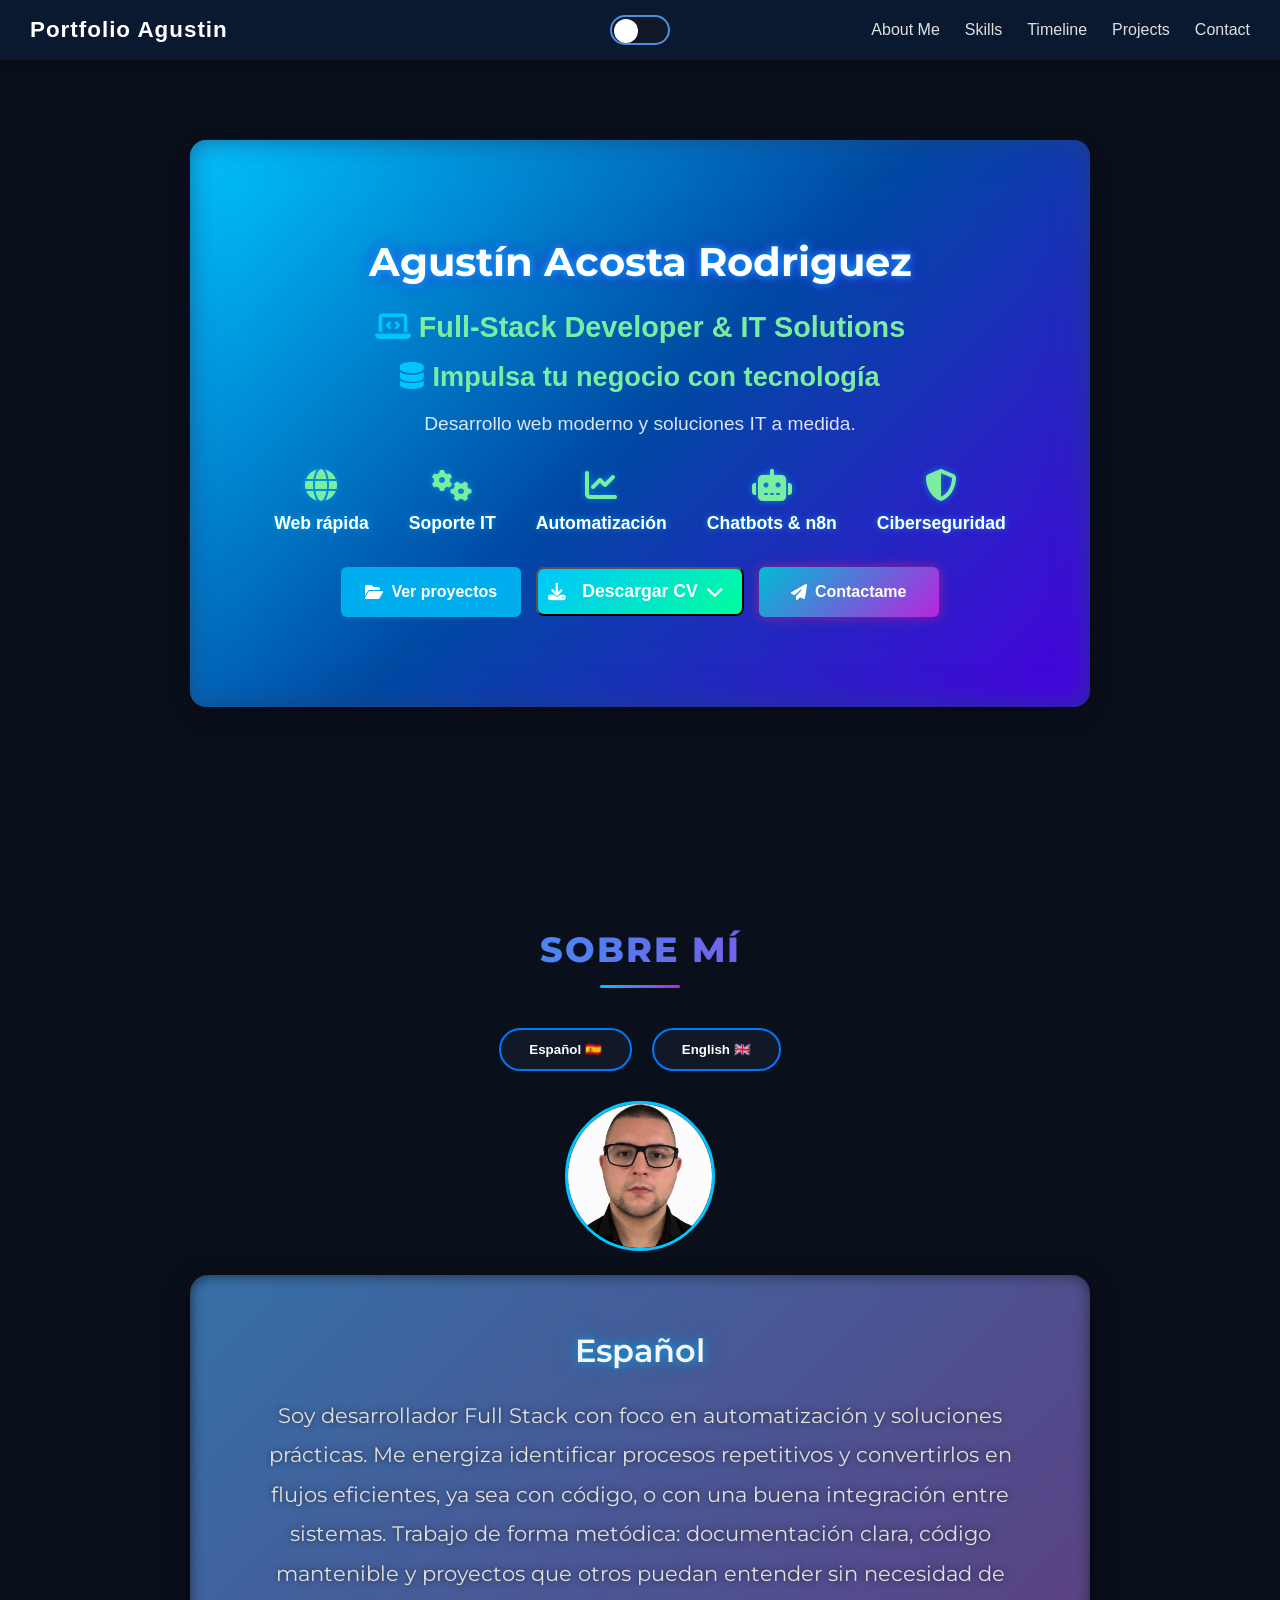
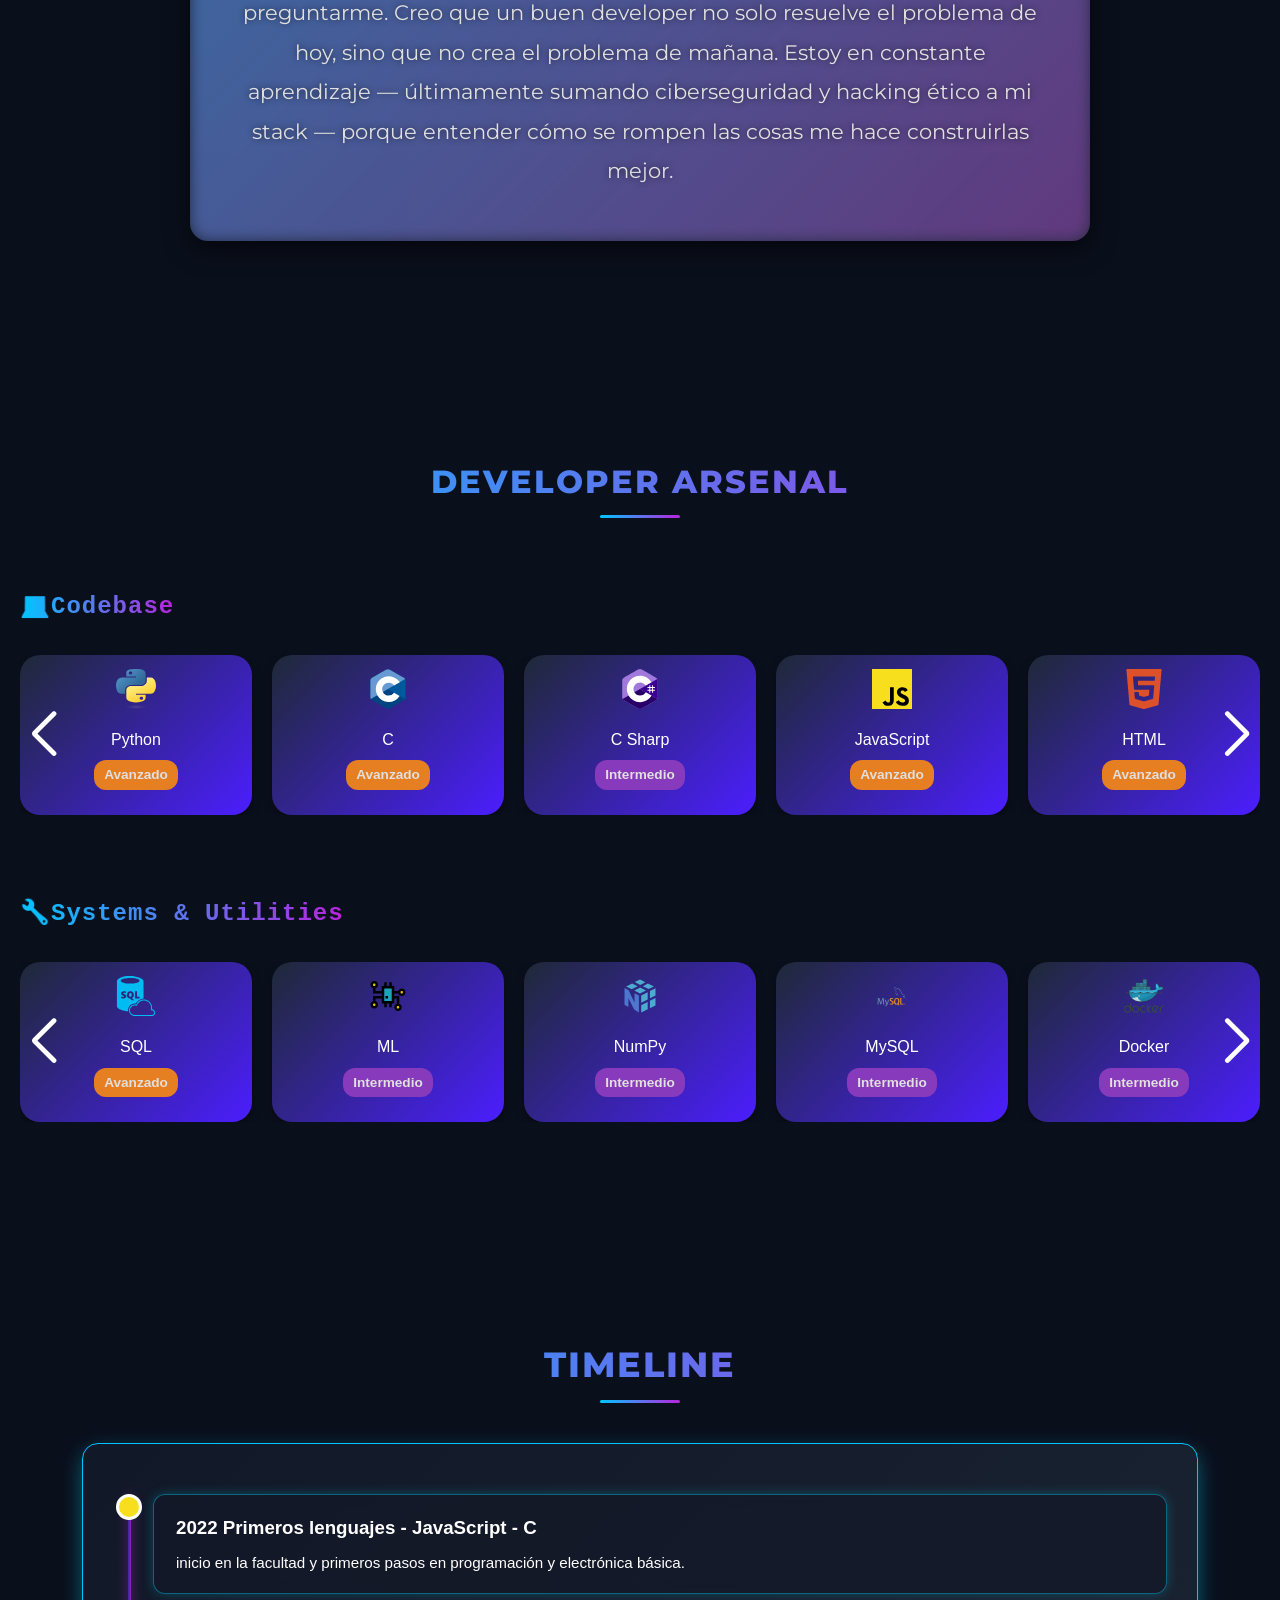
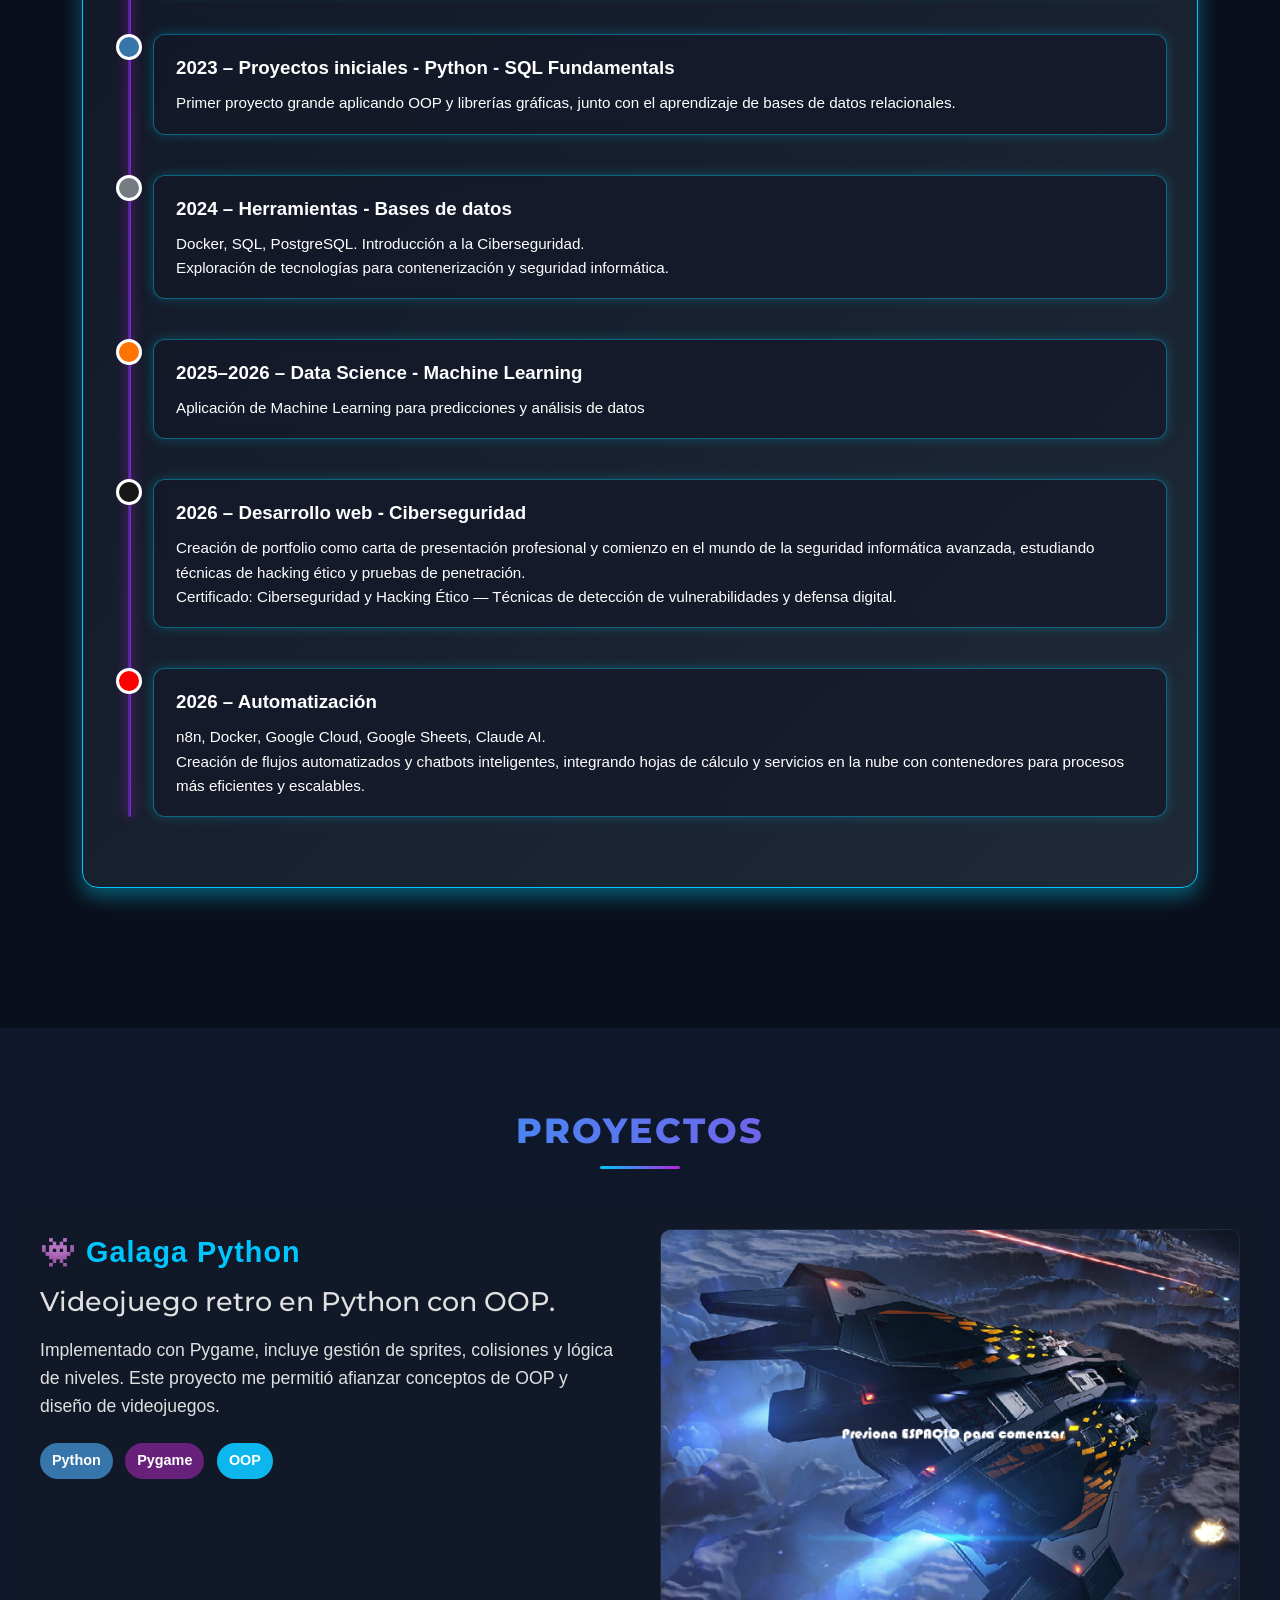
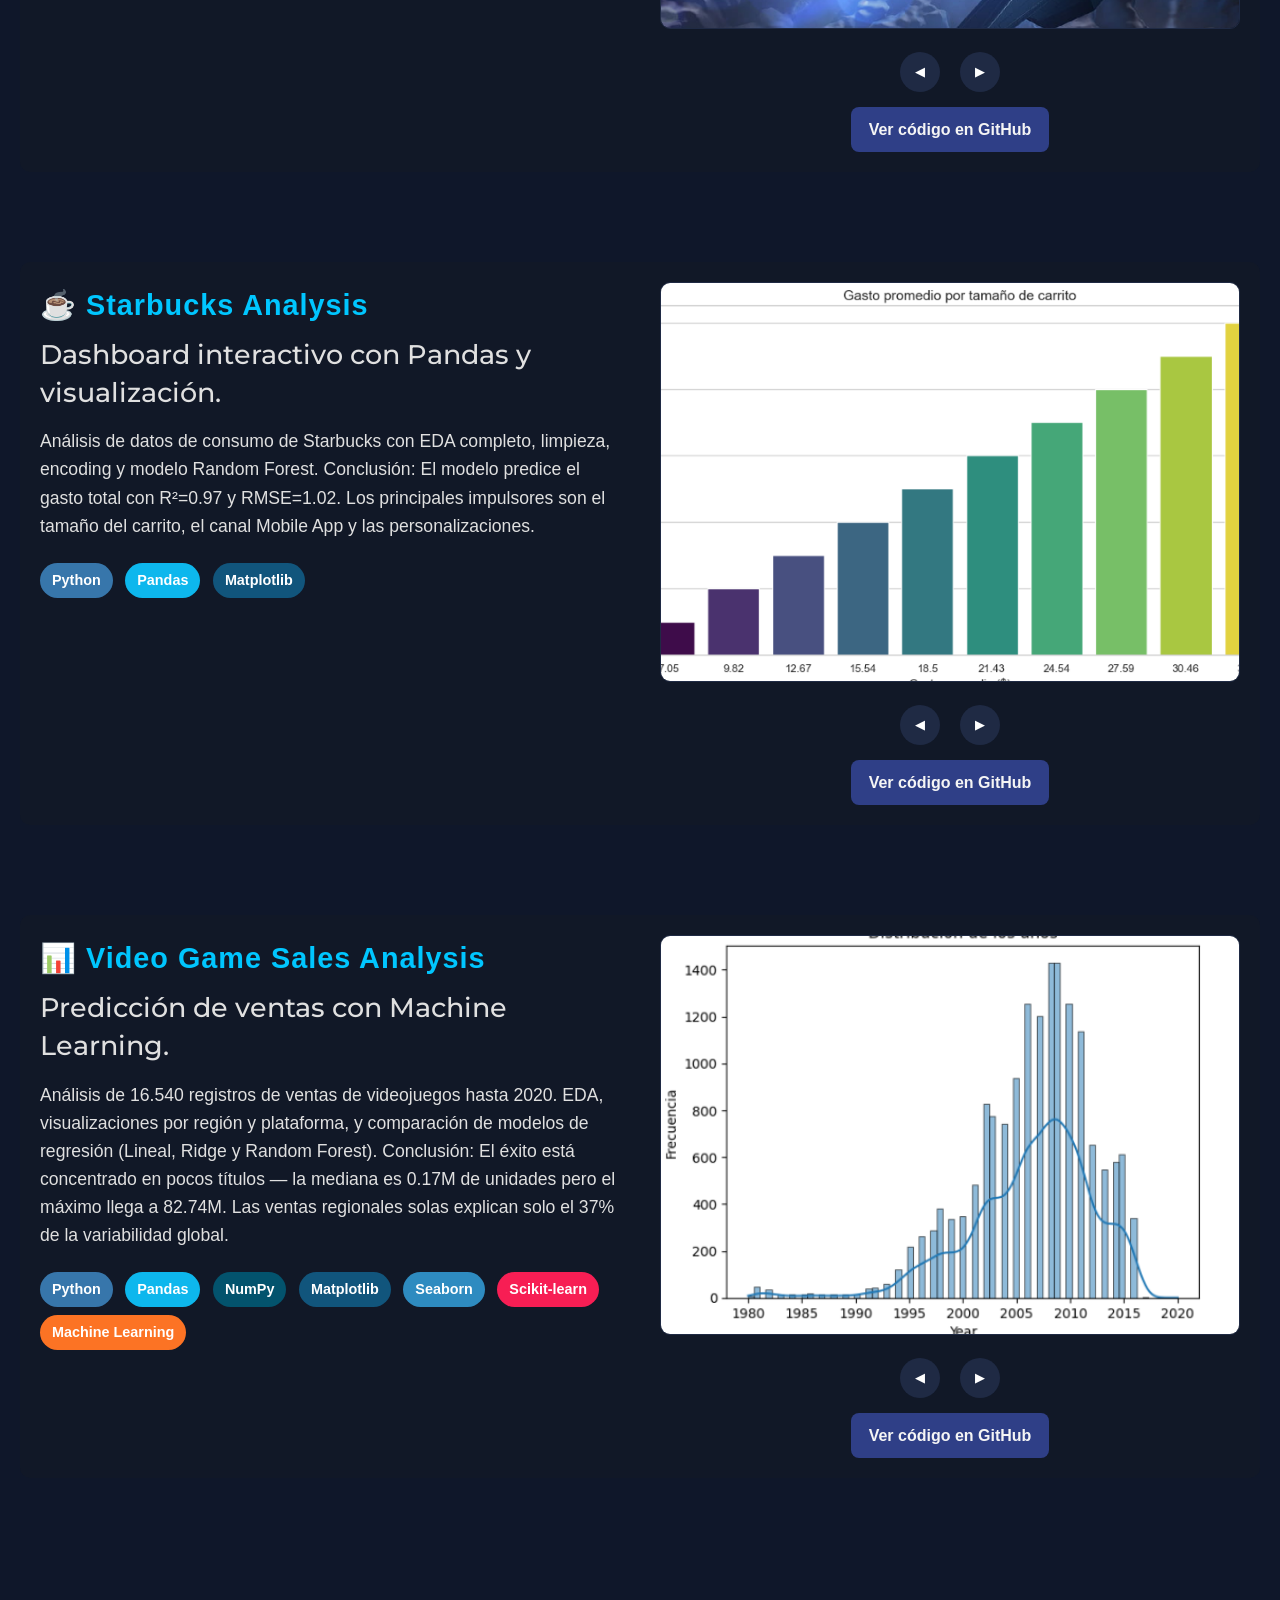
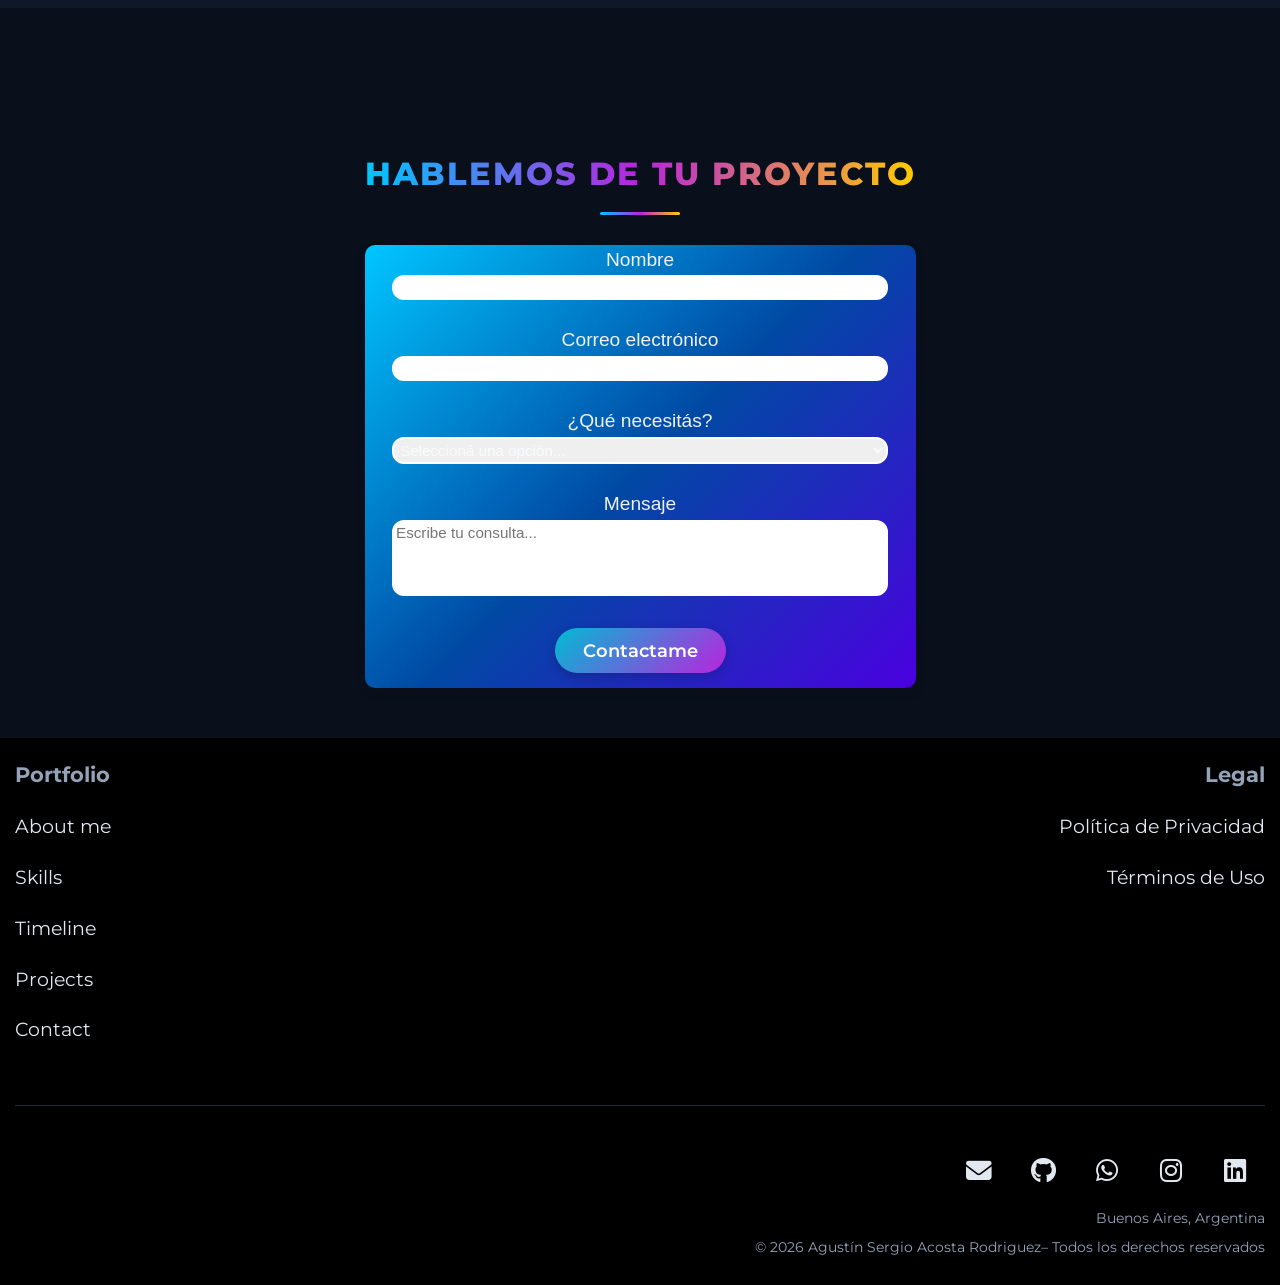
==== commit 9c5a8dbe: "fix: styles" ====
--- a/index.html
+++ b/index.html
@@ -10,7 +10,7 @@
   <link rel="icon" href="favicon.ico" type="image/x-icon">
   <!-- Open Graph (para compartir en redes) -->
   <meta property="og:title" content="Portfolio de Agustín Acosta">
-  <meta property="og:description" content="Software Developer · Web Development · Automation · Data Science · Cybersecurity">
+  <meta property="og:description" content="Software Developer | Web Development | Automation | Data Science | Cybersecurity">
   <meta property="og:type" content="website">
   <meta property="og:image" content="images/preview.png">
   <meta property="og:url" content="https://my-portfolio-flame-zeta-81.vercel.app/">
@@ -57,7 +57,7 @@
         <i class="fas fa-laptop-code"></i>Full‑Stack Developer & IT Solutions 
       </h2>
       <h3 class="tagline-en">
-        <i class="fas fa-database"></i>Impulso tu negocio con tecnología
+        <i class="fas fa-database"></i>Impulsa tu negocio con tecnología
       </h3>
   
       <!-- Subtitulo con propuesta de valor -->
@@ -82,6 +82,10 @@
         <div class="strength-item">
           <i class="fas fa-robot"></i>
           <span>Chatbots & n8n</span>
+        </div>
+        <div class="strength-item">
+          <i class="fas fa-shield-alt"></i>
+          <span>Ciberseguridad</span>
         </div>
       </div>
   
@@ -102,7 +106,7 @@
           </div>
         </div>
         <a href="#contact" class="btn-secondary">
-          Contratar servicio
+          <i class="fas fa-paper-plane"></i> Contactame
         </a>
       </div>
     </div>
@@ -117,20 +121,25 @@
         <button id="btn-es">Español 🇪🇸</button>
         <button id="btn-en">English 🇬🇧</button>
       </div>
+
+      <div class="about-photo">
+        <img src="images/foto_perfil.png" alt="Agustín Acosta" />
+      </div>
+
       <div class="about-card lang-es active">
         <h3>Español</h3>
         <p>
-          Soy desarrollador de software enfocado en crear soluciones prácticas que optimizan procesos y aportan valor. 
-          Me especializo en transformar datos en resultados claros y confiables, con documentación profesional y proyectos fáciles de mantener. 
-          Mi objetivo es aportar eficiencia y calidad en cada desafío tecnológico.
+          Soy desarrollador Full Stack con foco en automatización y soluciones prácticas. Me energiza identificar procesos repetitivos y convertirlos en flujos eficientes, ya sea con código, o con una buena integración entre sistemas.
+          Trabajo de forma metódica: documentación clara, código mantenible y proyectos que otros puedan entender sin necesidad de preguntarme. Creo que un buen developer no solo resuelve el problema de hoy, sino que no crea el problema de mañana.
+          Estoy en constante aprendizaje — últimamente sumando ciberseguridad y hacking ético a mi stack — porque entender cómo se rompen las cosas me hace construirlas mejor.
         </p>
       </div>
       <div class="about-card lang-en">
         <h3>English</h3>
         <p>
-          I am a software developer focused on creating practical solutions that optimize processes and deliver value. 
-          I specialize in transforming data into clear and reliable results, with professional documentation and projects that are easy to maintain. 
-          My goal is to bring efficiency and quality to every technological challenge.
+          I'm a Full Stack developer focused on automation and practical solutions. I get energized by spotting repetitive processes and turning them into efficient workflows — whether through code, or smart system integrations.
+          I work methodically: clean documentation, maintainable code, and projects others can understand without having to ask me. I believe a good developer doesn't just solve today's problem — they don't create tomorrow's.
+          I'm constantly learning — lately adding cybersecurity and ethical hacking to my stack — because understanding how things break makes me better at building them.
         </p>
       </div>
     </div>
@@ -224,6 +233,11 @@
               <p>Hacking</p>
               <span class="badge avanzado">Avanzado</span>
             </div>
+            <div class="swiper-slide skill-card kali">
+              <img src="images/logos/kali_logo.svg" alt="Kali logo" class="skill-icon">
+              <p>Kali Linux</p>
+              <span class="badge avanzado">Intermedio</span>
+            </div>
             <div class="swiper-slide skill-card postgresql">
               <img src="images/logos/postgresql_logo.svg" alt="PostgreSQL logo" class="skill-icon">
               <p>PostgreSQL</p>
@@ -279,6 +293,7 @@
               <p>Creación de portfolio como carta de presentación profesional y 
                 comienzo en el mundo de la seguridad informática avanzada, 
                 estudiando técnicas de hacking ético y pruebas de penetración.</p>
+              <p>Certificado: Ciberseguridad y Hacking Ético — Técnicas de detección de vulnerabilidades y defensa digital.</p>
             </div>
           </div>
 
@@ -330,9 +345,9 @@
             </div>
           
             <div class="project-links">
-              <a href="under-construction.html" class="btn btn-demo">Ver proyecto</a>
+              <!-- <a href="under-construction.html" class="btn btn-demo">Ver proyecto</a> -->
               <a href="https://github.com/AgustinRodr/galaga_python" class="btn btn-github">Ver código en GitHub</a>
-              <a href="under-construction.html" class="btn btn-video">Ver demo en video</a>
+              <!-- <a href="under-construction.html" class="btn btn-video">Ver demo en video</a> -->
             </div>
           </div>
         </div>
@@ -343,9 +358,8 @@
             <h3 class="project-title">☕ Starbucks Analysis</h3>
             <p class="project-tagline">Dashboard interactivo con Pandas y visualización.</p>
             <p class="project-description">
-              Proyecto de análisis de datos de Starbucks utilizando Python y Pandas.
-              Incluye visualizaciones con Matplotlib y un dashboard interactivo para
-              explorar patrones de consumo y gasto promedio por tamaño de carrito.
+              Análisis de datos de consumo de Starbucks con EDA completo, limpieza, encoding y modelo Random Forest.
+              Conclusión: El modelo predice el gasto total con R²=0.97 y RMSE=1.02. Los principales impulsores son el tamaño del carrito, el canal Mobile App y las personalizaciones.
             </p>
         
             <div class="tech-stack">
@@ -364,7 +378,7 @@
             </div>
             <!-- Botones centrados debajo -->
             <div class="project-links">
-              <a href="under-construction.html" target="_blank" class="btn btn-demo">Ver proyecto</a>
+              <!-- <a href="under-construction.html" target="_blank" class="btn btn-demo">Ver proyecto</a> -->
               <a href="https://github.com/AgustinRodr/starbucks_analysis" target="_blank" class="btn btn-github">
               Ver código en GitHub
               </a>
@@ -378,9 +392,10 @@
             <h3 class="project-title">📊 Video Game Sales Analysis</h3>
             <p class="project-tagline">Predicción de ventas con Machine Learning.</p>
             <p class="project-description">
-              Proyecto de análisis de datos de Starbucks utilizando Python y Pandas.
-              Incluye visualizaciones con Matplotlib y un dashboard interactivo para
-              explorar patrones de consumo y gasto promedio por tamaño de carrito.   
+              Análisis de 16.540 registros de ventas de videojuegos hasta 2020. EDA, visualizaciones por región 
+              y plataforma, y comparación de modelos de regresión (Lineal, Ridge y Random Forest).
+              Conclusión: El éxito está concentrado en pocos títulos — la mediana es 0.17M de unidades pero el 
+              máximo llega a 82.74M. Las ventas regionales solas explican solo el 37% de la variabilidad global.
             </p>
             <div class="tech-stack">
               <span class="badge python">Python</span>
@@ -402,7 +417,7 @@
             </div>
             <!-- Botones centrados debajo -->
             <div class="project-links">
-              <a href="under-construction.html" target="_blank" class="btn btn-demo">Ver proyecto</a>
+              <!-- <a href="under-construction.html" target="_blank" class="btn btn-demo">Ver proyecto</a> -->
               <a href="https://github.com/AgustinRodr/video_games_sales_analisys" target="_blank" class="btn btn-github">
               Ver código en GitHub
               </a>
--- a/css/style.css
+++ b/css/style.css
@@ -597,6 +597,21 @@
   }
 }
 
+.about-photo {
+  display: flex;
+  justify-content: center;
+  margin-bottom: 1.5rem;
+}
+
+.about-photo img {
+  width: 150px;
+  height: 150px;
+  border-radius: 50%;
+  object-fit: cover;
+  object-position: center 10%;
+  border: 3px solid var(--accent);
+}
+
 /* ===== ABOUT SECTION ===== */
 #network {
   position: absolute;
@@ -928,6 +943,7 @@
 .skill-card.github { background-color: var(--skill-github); }  
 .skill-card.linux { background-color: var(--skill-linux);  }
 .skill-card.postgresql { background-color: var(--skill-postgresql); } 
+.skill-card.kali { background-color: var(--skill-kali);  }
 
 /* Badges */
 .badge {
--- a/css/colors.css
+++ b/css/colors.css
@@ -99,6 +99,7 @@
   --skill-github: #24292e;      /* GitHub gris oscuro */
   --skill-linux: #fcc624;       /* Linux amarillo */
   --skill-postgresql: #336791;  /* PostgreSQL azul */
+  --skill-kali: rgb(46, 18, 18);          /* Kali Linux */
   /* ===== BADGES ===== */
   --badge-bg: rgba(255,255,255,0.2);
   --badge-text: #fff;
@@ -360,6 +361,7 @@
   --skill-github: #24292e;      /* GitHub gris oscuro */
   --skill-linux: #fcc624;       /* Linux amarillo */
   --skill-postgresql: #336791;
+  --skill-kali: rgb(46, 18, 18);          /* Kali Linux */
   /* ===== BADGES ===== */
   --badge-bg: rgba(0,0,0,0.1); 
   --badge-text: #000000;       
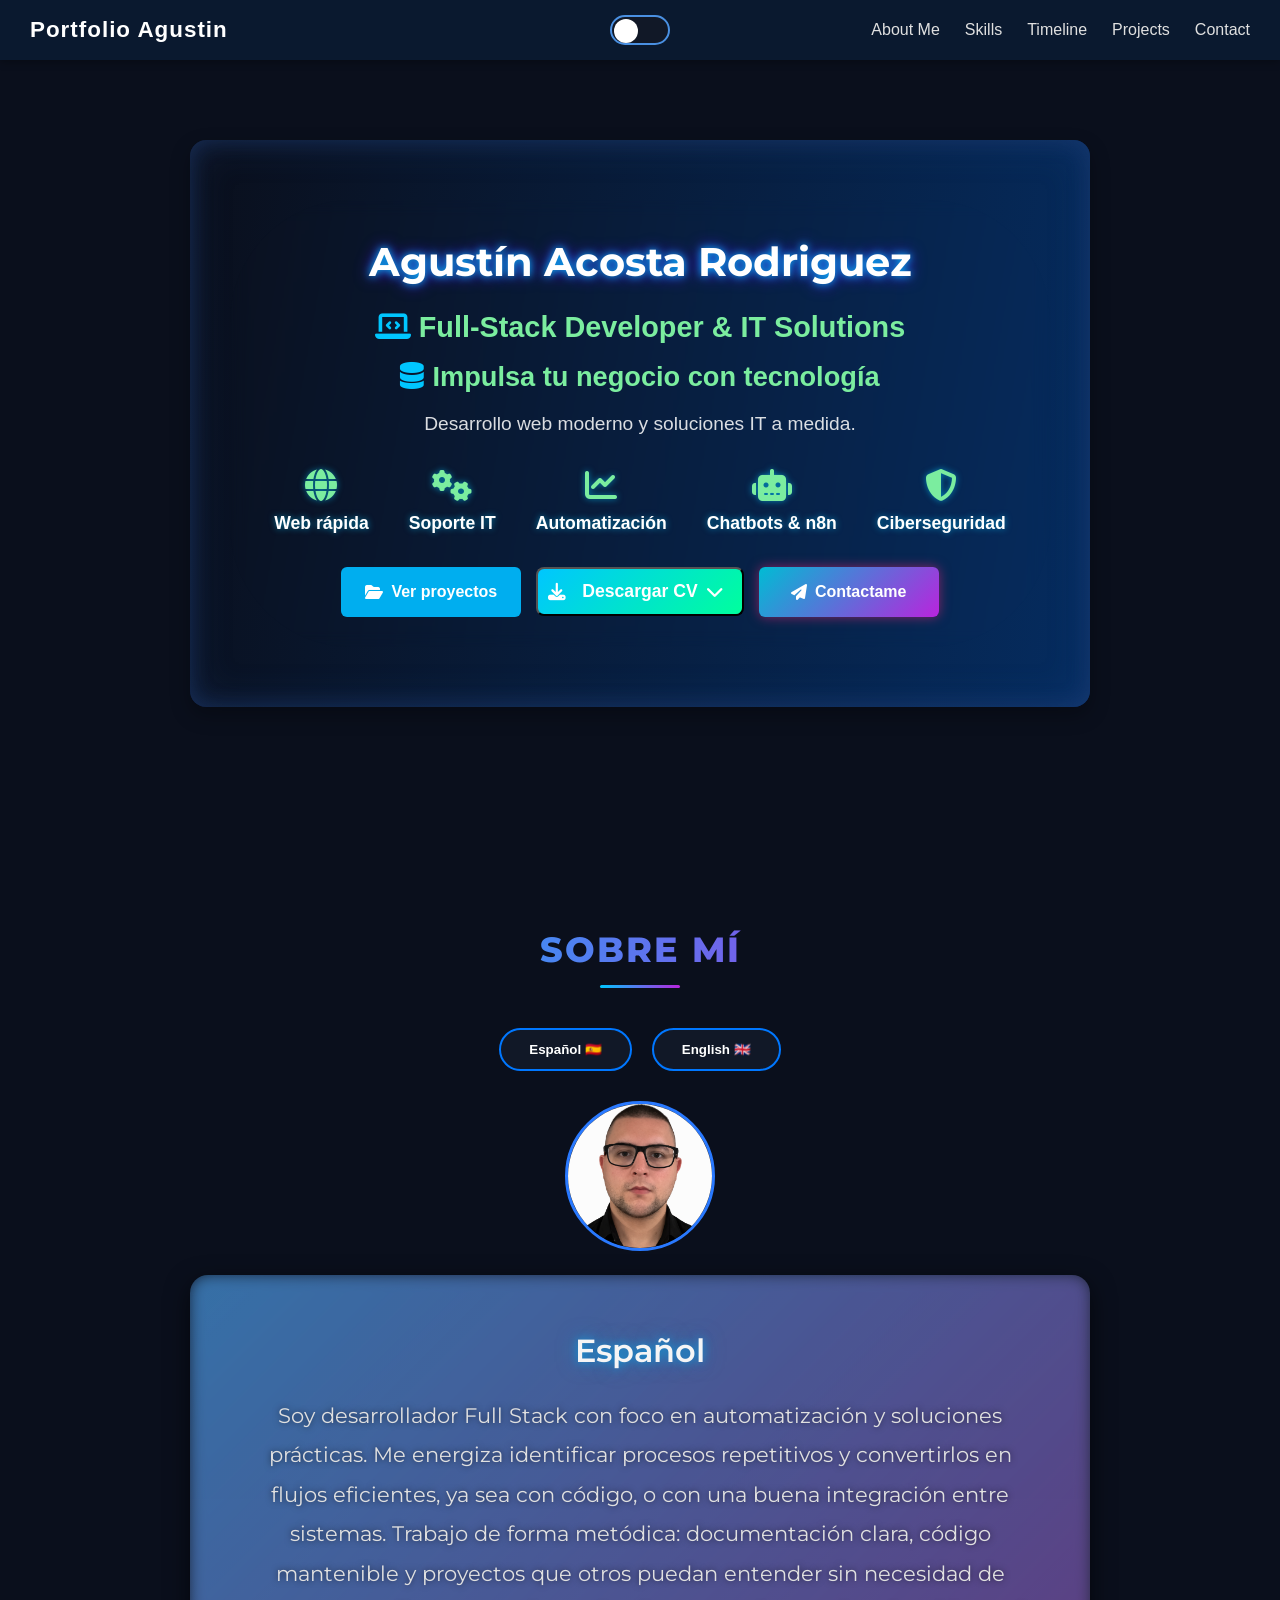
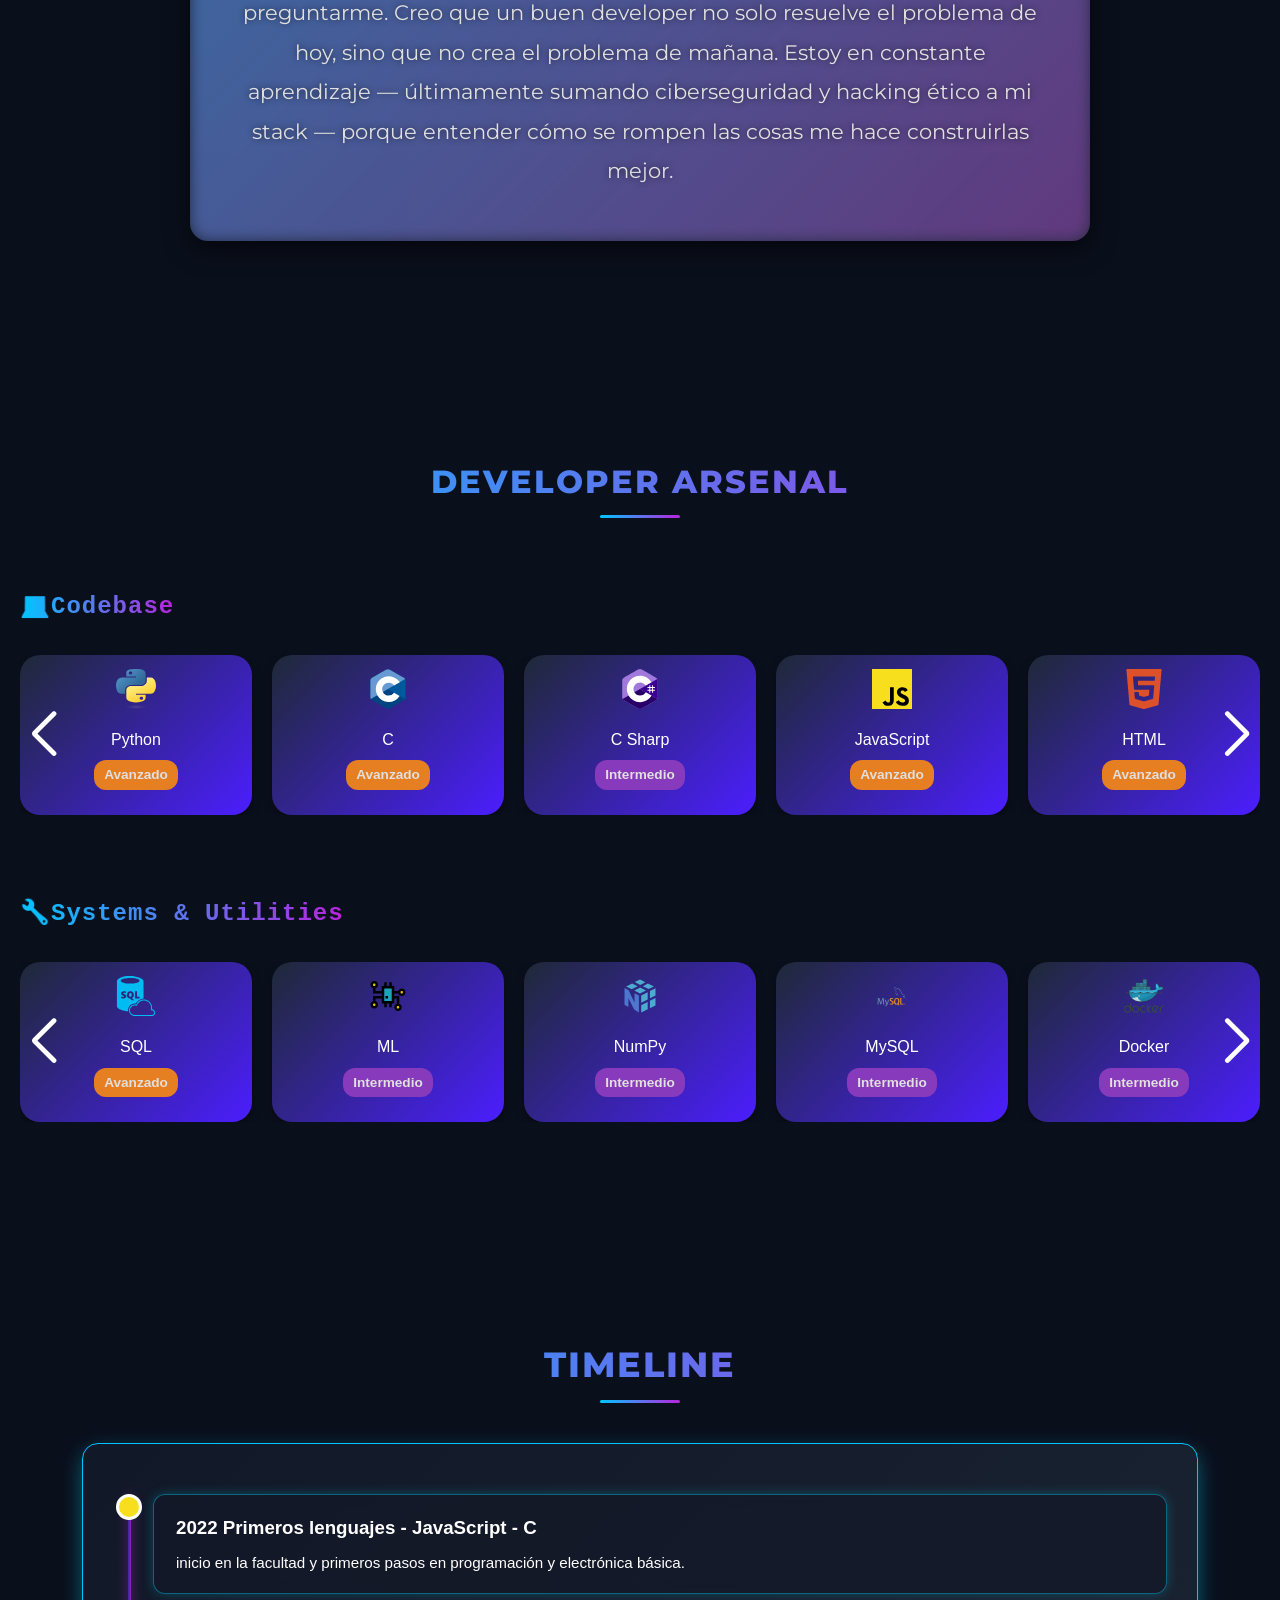
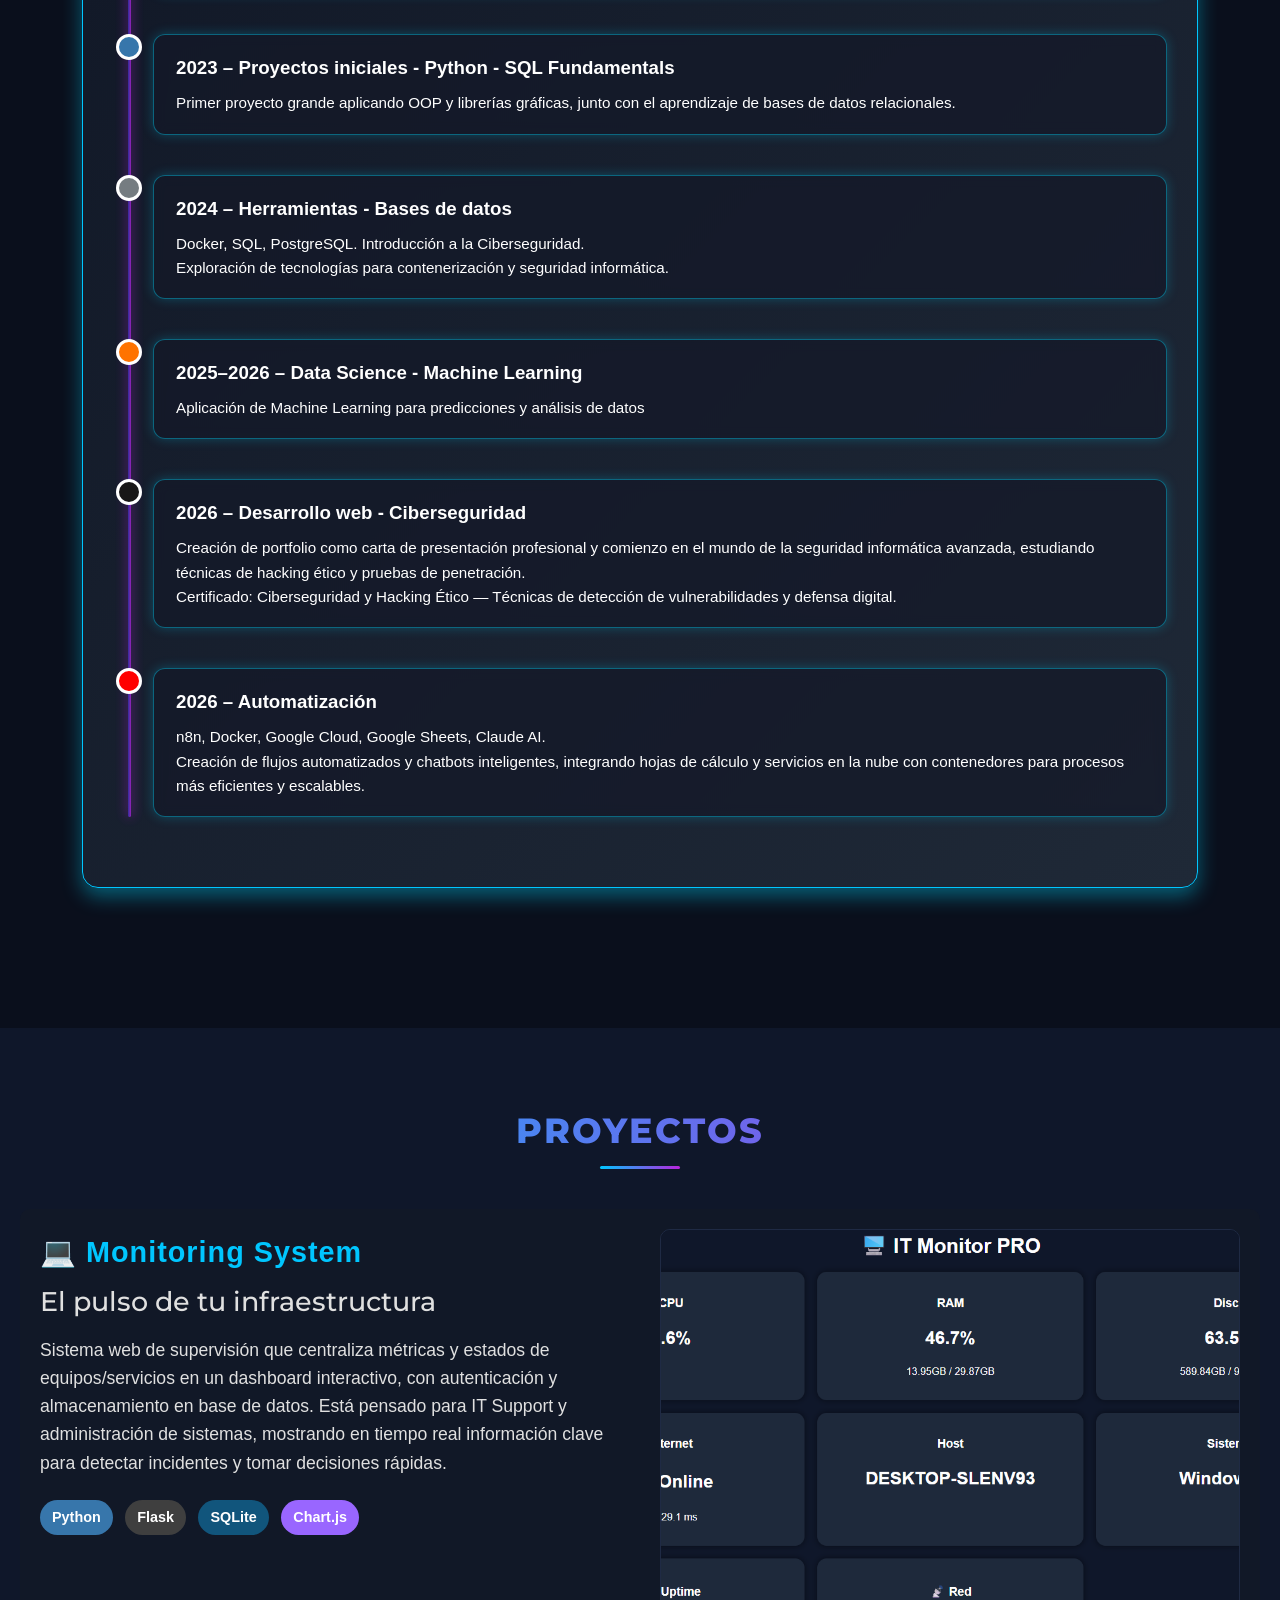
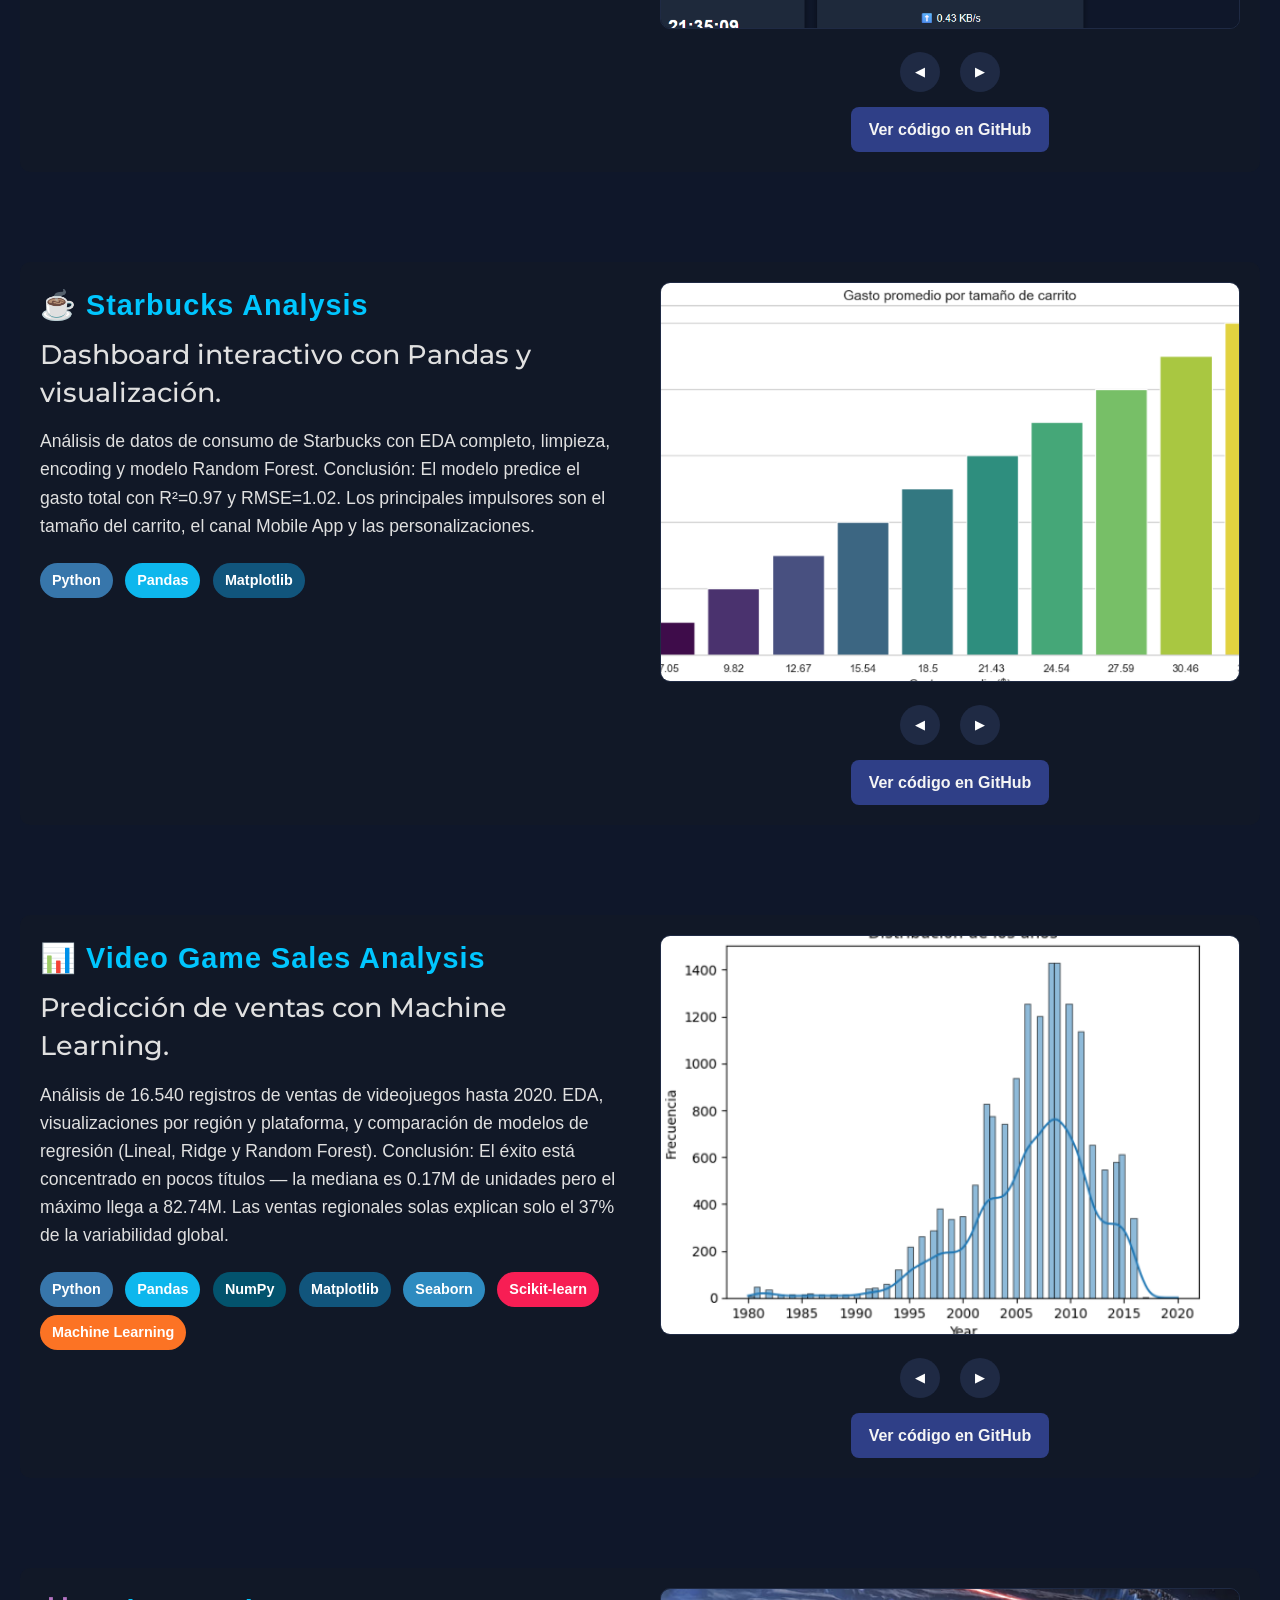
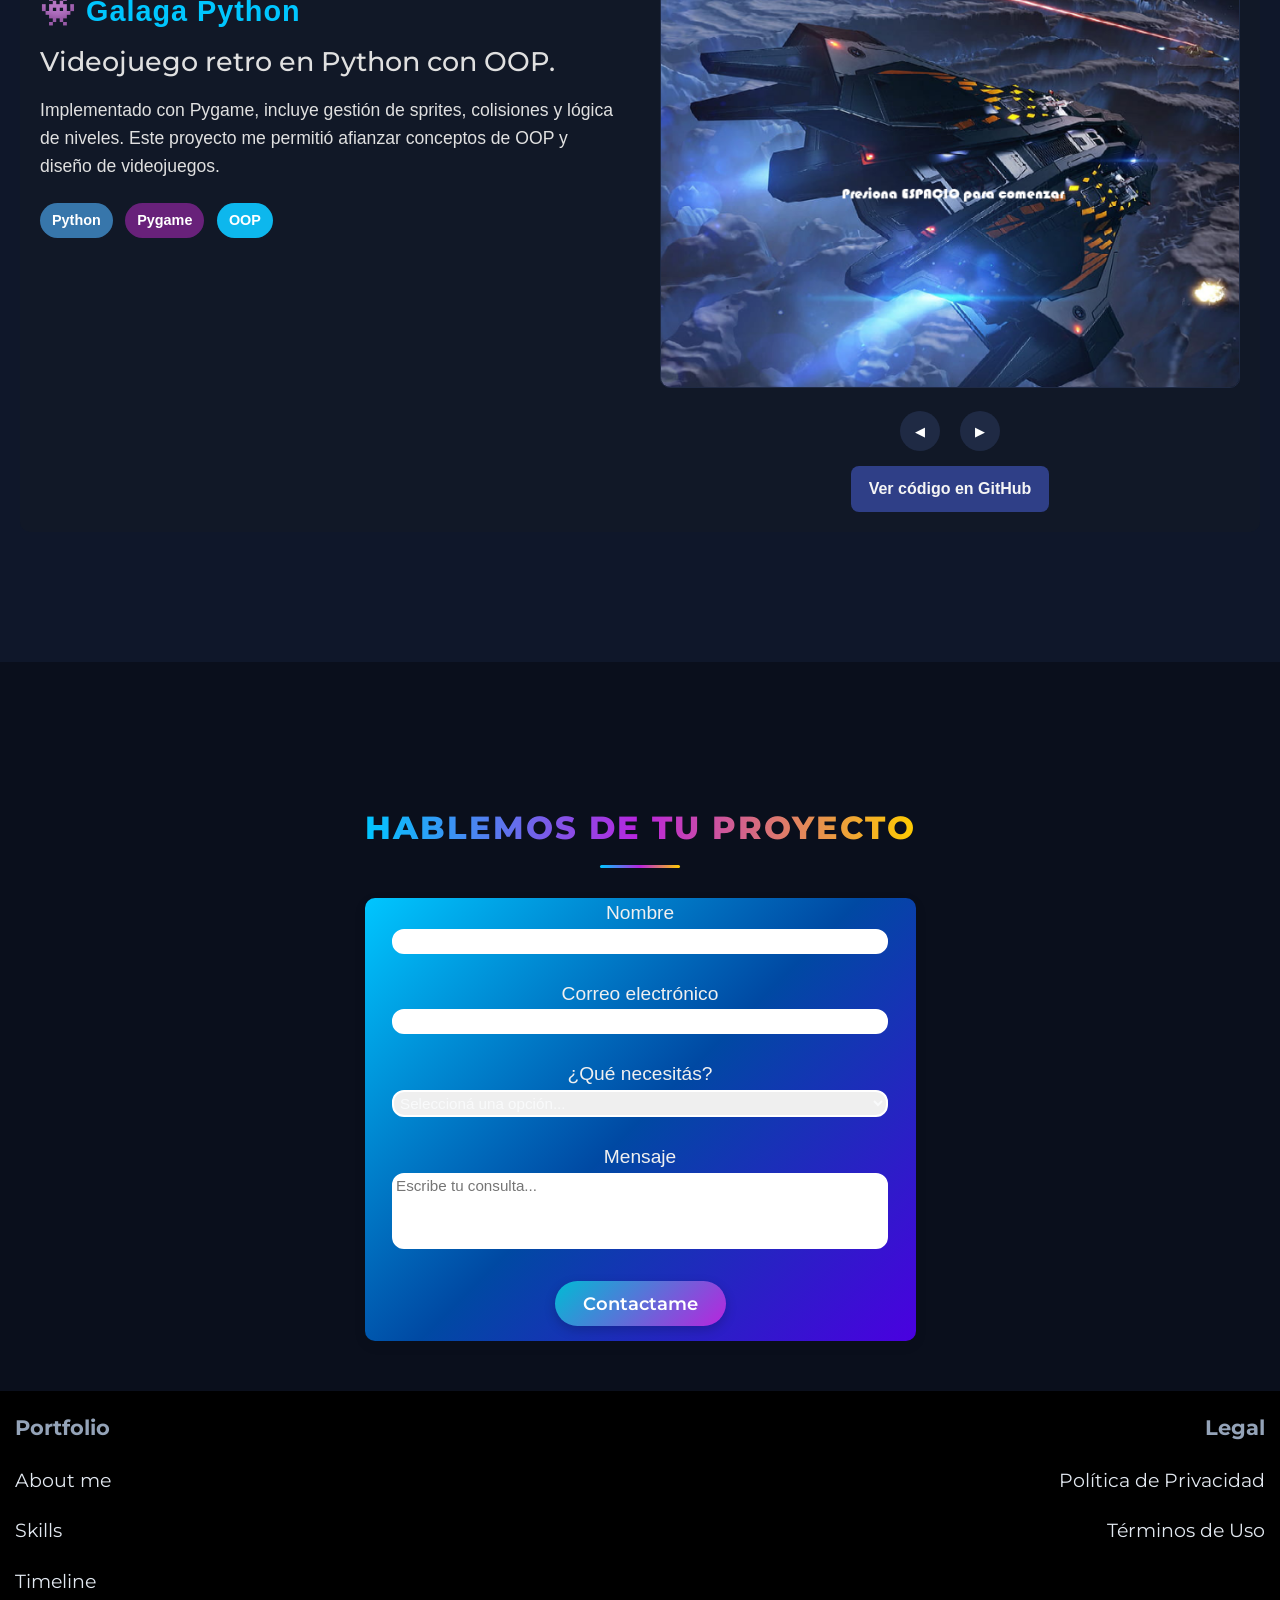
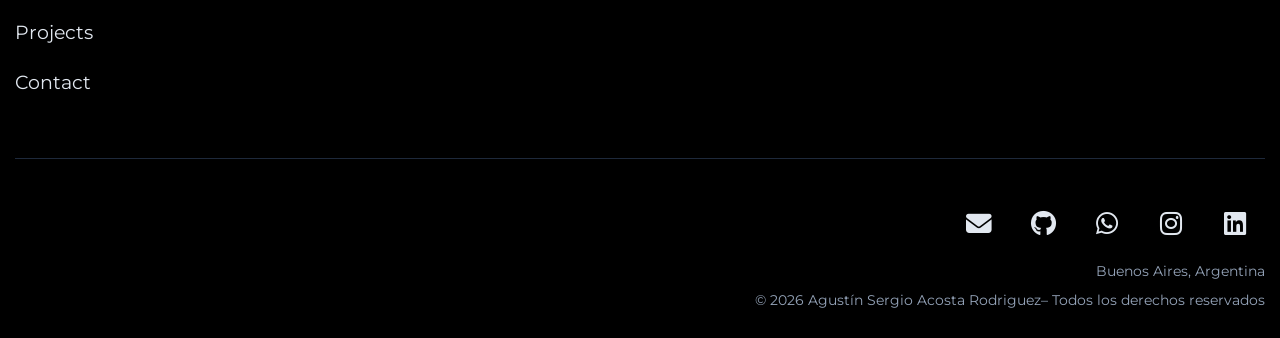
==== commit 4eea1246: "feat: preview update" ====
--- a/index.html
+++ b/index.html
@@ -9,11 +9,19 @@
     content="Portfolio de Agustín Acosta - Data Analyst, Data Science y Web Development. Transformo datos en soluciones.">
   <link rel="icon" href="favicon.ico" type="image/x-icon">
   <!-- Open Graph (para compartir en redes) -->
-  <meta property="og:title" content="Portfolio de Agustín Acosta">
+  <meta property="og:title" content="Agustín Acosta Rodriguez — Full-Stack Developer & IT Solutions">
   <meta property="og:description" content="Software Developer | Web Development | Automation | Data Science | Cybersecurity">
   <meta property="og:type" content="website">
-  <meta property="og:image" content="images/preview.png">
+  <meta property="og:image" content="https://my-portfolio-flame-zeta-81.vercel.app/images/og-preview.png">
+  <meta property="og:image:width" content="1200">
+  <meta property="og:image:height" content="630">
   <meta property="og:url" content="https://my-portfolio-flame-zeta-81.vercel.app/">
+  <meta property="og:locale" content="es_AR">
+  <!-- Twitter Card -->
+  <meta name="twitter:card" content="summary_large_image">
+  <meta name="twitter:title" content="Agustín Acosta Rodriguez — Full-Stack Developer & IT Solutions">
+  <meta name="twitter:description" content="Software Developer | Web Development | Automation | Data Science | Cybersecurity">
+  <meta name="twitter:image" content="https://my-portfolio-flame-zeta-81.vercel.app/images/og-preview.png">
   <!-- Google Fonts optimizado -->
   <link rel="preconnect" href="https://fonts.googleapis.com">
   <link rel="preconnect" href="https://fonts.gstatic.com" crossorigin>
@@ -101,8 +109,8 @@
             <i class="fas fa-chevron-down"></i>
           </button>
           <div id="cv-menu" class="dropdown-menu">
-            <a href="assets/cv/CV_Agustin_Acosta_Español.pdf" download>CV Español</a>
-            <a href="assets/cv/CV_Agustin_Acosta_English.pdf" download>Resume English</a>
+            <a href="assets/cv/CV_Agustin_Acosta_ES.pdf" download>CV Español</a>
+            <a href="assets/cv/Resume_Agustin_Acosta.pdf" download>Resume English</a>
           </div>
         </div>
         <a href="#contact" class="btn-secondary">
@@ -318,39 +326,44 @@
       <h2>Proyectos</h2>
    
       <div class="projects-grid">
-  
+        
+        <!--- IT Monitor Pro --->
         <div class="project-card alt">
-          <!-- Columna izquierda: texto -->
           <div class="project-info">
-            <h3 class="project-title">👾 Galaga Python</h3>
-            <p class="project-tagline">Videojuego retro en Python con OOP.</p>
+            <h3 class="project-title">💻 Monitoring System</h3>
+            <p class="project-tagline">El pulso de tu infraestructura</p>
             <p class="project-description">
-              Implementado con Pygame, incluye gestión de sprites, colisiones y lógica de niveles.
-              Este proyecto me permitió afianzar conceptos de OOP y diseño de videojuegos.
+              Sistema web de supervisión que centraliza métricas y estados de equipos/servicios en un dashboard 
+              interactivo, con autenticación y almacenamiento en base de datos. Está pensado para IT Support y 
+              administración de sistemas, mostrando en tiempo real información clave para detectar incidentes y 
+              tomar decisiones rápidas.
             </p>
+
             <div class="tech-stack">
               <span class="badge python">Python</span>
-              <span class="badge pygame">Pygame</span>
-              <span class="badge oop">OOP</span>
-            </div>
-          </div>
-        
+              <span class="badge flask">Flask</span>
+              <span class="badge sqlite">SQLite</span>
+              <span class="badge chartjs">Chart.js</span>
+            </div>
+          </div>
+
           <!-- Columna derecha: imagen -->
           <div class="project-media">
-            <img id="galaga-image" src="images/projects/galaga_screenshoot1.png" alt="Galaga Python Screenshot">
+            <img id="monitoring-image" src="images/projects/monitoring_dashboard1.png" alt="Monitoring System Screenshot">
         
             <div class="carousel-controls">
-              <button class="galaga-prev">◀</button>
-              <button class="galaga-next">▶</button>
+              <button class="monitoring-prev">◀</button>
+              <button class="monitoring-next">▶</button>
             </div>
           
             <div class="project-links">
               <!-- <a href="under-construction.html" class="btn btn-demo">Ver proyecto</a> -->
-              <a href="https://github.com/AgustinRodr/galaga_python" class="btn btn-github">Ver código en GitHub</a>
+              <a href="https://github.com/AgustinRodr/monitoring_system" class="btn btn-github">Ver código en GitHub</a>
               <!-- <a href="under-construction.html" class="btn btn-video">Ver demo en video</a> -->
             </div>
           </div>
-        </div>
+
+        </div>        
 
         <!-- Starbucks Analysis -->
         <div class="project-card alt">
@@ -422,6 +435,40 @@
               Ver código en GitHub
               </a>
             </div>
+          </div>
+        </div>
+
+        <div class="project-card alt">
+          <!-- Columna izquierda: texto -->
+          <div class="project-info">
+            <h3 class="project-title">👾 Galaga Python</h3>
+            <p class="project-tagline">Videojuego retro en Python con OOP.</p>
+            <p class="project-description">
+              Implementado con Pygame, incluye gestión de sprites, colisiones y lógica de niveles.
+              Este proyecto me permitió afianzar conceptos de OOP y diseño de videojuegos.
+            </p>
+            <div class="tech-stack">
+              <span class="badge python">Python</span>
+              <span class="badge pygame">Pygame</span>
+              <span class="badge oop">OOP</span>
+            </div>
+        </div>
+        
+          <!-- Columna derecha: imagen -->
+          <div class="project-media">
+            <img id="galaga-image" src="images/projects/galaga_screenshoot1.png" alt="Galaga Python Screenshot">
+        
+            <div class="carousel-controls">
+              <button class="galaga-prev">◀</button>
+              <button class="galaga-next">▶</button>
+            </div>
+          
+            <div class="project-links">
+              <!-- <a href="under-construction.html" class="btn btn-demo">Ver proyecto</a> -->
+              <a href="https://github.com/AgustinRodr/galaga_python" class="btn btn-github">Ver código en GitHub</a>
+              <!-- <a href="under-construction.html" class="btn btn-video">Ver demo en video</a> -->
+            </div>
+          </div>
         </div>
 
       </div>
--- a/css/style.css
+++ b/css/style.css
@@ -150,19 +150,22 @@
 
 /* ===== HERO / HEADER ===== */
 .hero-box {
+  position: relative;
   border-radius: 16px;
   padding: 60px 40px;
   margin: 140px auto;
   max-width: 900px;  
   text-align: center;
   color: var(--text);
-  background: var(--hero-bg);
-  /* Glow interno */
   box-shadow: var(--hero-shadow);
+  overflow: hidden;
   opacity: 0;
   transform: translateY(20px);
   animation: slideUp 1s ease forwards;
-  animation-delay: 0.5s; /* medio segundo después */
+  animation-delay: 0.5s;
+  background: linear-gradient(100deg, #0a0f1c, #0049a3, #0a0f1c);
+  background-size: 400% 400%; /* más grande para que se pueda mover */
+  animation: slideUp 1s ease forwards, glowShift 15s ease-in-out infinite;
 }
 
 @keyframes slideUp {
@@ -171,6 +174,15 @@
     transform: translateY(0);
   }
 }
+
+@keyframes glowShift {
+  0%   { background-position: 0% 50%; }
+  50%  { background-position: 100% 50%; }
+  100% { background-position: 0% 50%; }
+}
+
+
+
 
 .hero-name {
   font-family: 'Montserrat', sans-serif;
@@ -432,6 +444,8 @@
     max-width: 83%; 
     border-radius: 12px;
     box-shadow: 0 4px 10px rgba(0,0,0,0.25);
+    background-size: 200% 200%; /* menos intenso */
+    animation: slideUp 1s ease forwards, glowShift 20s ease-in-out infinite;
   }
 
   .hero-name {
@@ -609,7 +623,7 @@
   border-radius: 50%;
   object-fit: cover;
   object-position: center 10%;
-  border: 3px solid var(--accent);
+  border: 3px solid var(--about-img);
 }
 
 /* ===== ABOUT SECTION ===== */
@@ -1573,7 +1587,10 @@
 .tech-stack .badge.pandas { background-color: var(--badge-pandas); }       
 .tech-stack .badge.pygame { background-color: var(--badge-pygame); }    
 .tech-stack .badge.oop { background-color: var(--badge-oop); }         
-.tech-stack .badge.numpy { background-color: var(--badge-numpy); }       
+.tech-stack .badge.numpy { background-color: var(--badge-numpy); } 
+.tech-stack .badge.flask { background-color: var(--badge-flask); }         
+.tech-stack .badge.sqlite { background-color: var(--badge-sqlite); }
+.tech-stack .badge.chartjs { background-color: var(--badge-chartjs); }         
 .tech-stack .badge.matplotlib { background-color: var(--badge-matplotlib); }   
 .tech-stack .badge.seaborn { background-color: var(--badge-seaborn); }      
 .tech-stack .badge.sklearn { background-color: var(--badge-sklearn); }     
--- a/css/colors.css
+++ b/css/colors.css
@@ -5,7 +5,7 @@
   --nav-bg: #0A192F;
   --text-light: #e0e0e0;
   --accent: #00c6ff;
-  
+  --about-img : #2979ff;
   --btn-video : green;
   --blue: #3498db;
   --bg-dark: #0a0f1c;
@@ -16,7 +16,7 @@
   --text-muted: #cbd5e1;
   --menu-toggle-color: #ffffff; 
   --hero-name: white;
-  --hero-bg: linear-gradient(135deg, #00c6ff, #0049a3, #4a00e0);
+  --hero-bg: linear-gradient(135deg, #0a0f1c, #0049a3, #0a0f1c);
   --hero-shadow: inset 0 0 20px rgba(30, 60, 114, 0.5),
                  inset 0 0 40px rgba(42, 82, 152, 0.3),
                  0 8px 20px rgba(0,0,0,0.3);
@@ -115,7 +115,7 @@
   /* ===== TIMELINE ===== */
   --timeline-card-shadow: 0 8px 20px rgba(0, 217, 255, 0.4);
   /* ===== TIMELINE BORDER & HOVER ===== */
-  --timeline-border-gradient: linear-gradient(90deg, #00c6ff, #b924dd, #00ff9d);
+  --timeline-border-gradient: #111827;
   --timeline-card-hover-shadow: 0 0 25px rgba(0, 217, 255, 0.6);
   /* ===== TIMELINE TITLE ===== */
   --timeline-title-gradient: linear-gradient(90deg, #00c6ff, #b924dd);
@@ -162,6 +162,9 @@
   --badge-pandas: #0db7ed;
   --badge-pygame: #68217A;
   --badge-oop: #0db7ed;
+  --badge-sqlite: #11557C;
+  --badge-flask: #3f3f3f;
+  --badge-chartjs: #9966ff;
   --badge-numpy: #03536d;
   --badge-matplotlib: #11557c;
   --badge-seaborn: #2E8BC0;
@@ -254,7 +257,8 @@
   --text: #ffffff;        
   --nav-bg: #ffffff;      
   --text-light: #333333;   
-  --accent: #dadada;      
+  --accent: #dadada; 
+  --about-img : #000000;     
   --green: #2ecc71;       
   --blue: #0077ff;
   --bg-dark: #ffffff;
